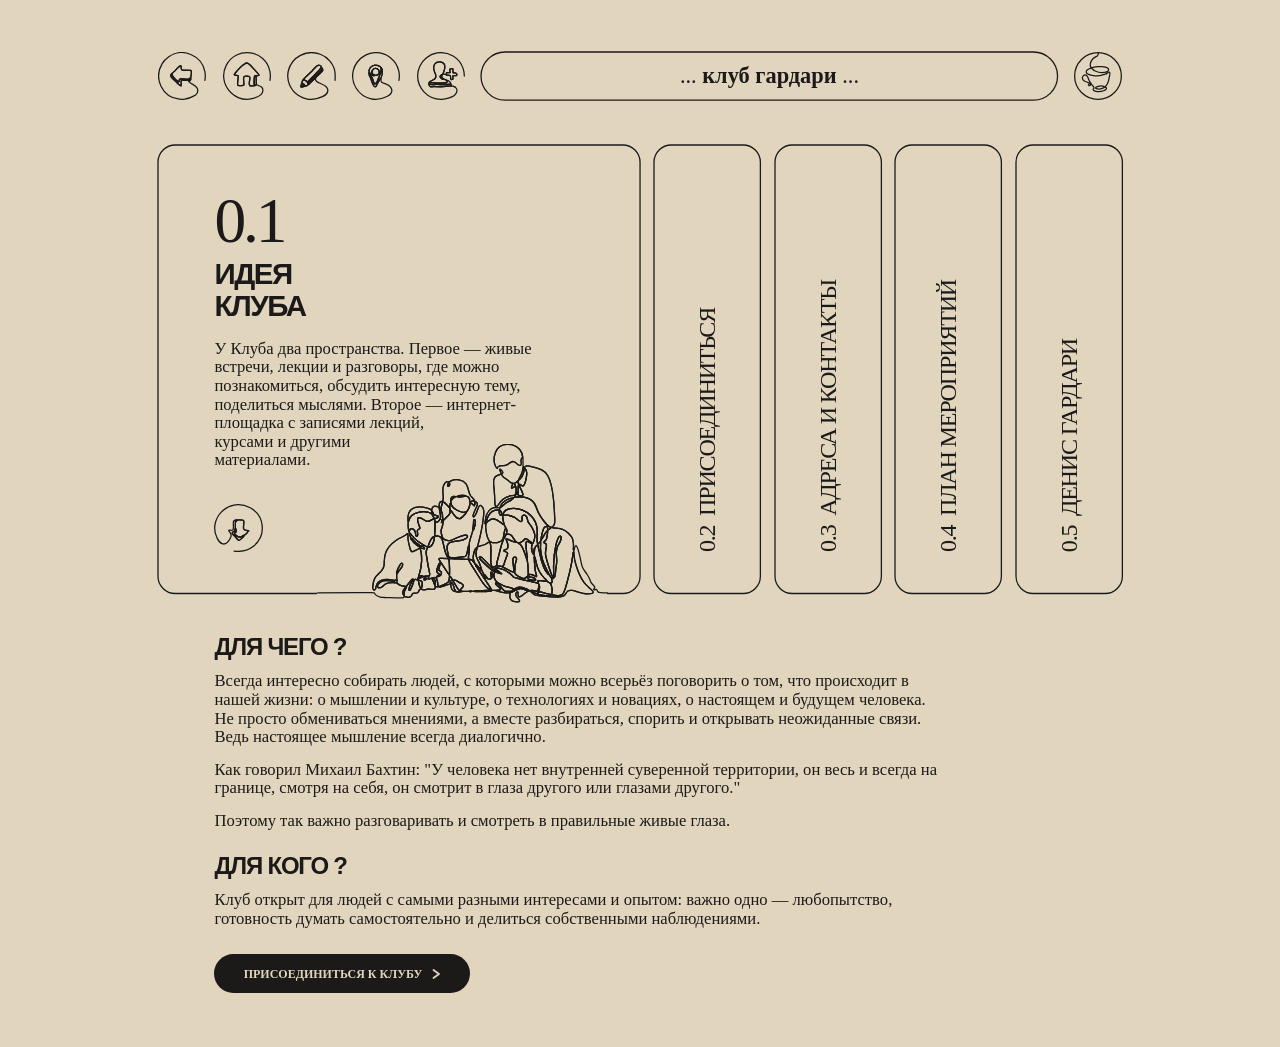
==== site/about/index.html @ 62a296ab "export: публикуем временный просмотр сайта Клуба Гардари" ====
<!doctype html>
<html lang="ru">
<head>
  <meta charset="utf-8">
  <meta name="viewport" content="width=device-width, initial-scale=1">
  <meta name="robots" content="noindex,nofollow">
  <title>О Клубе · Клуб Гардари</title>
  <link rel="stylesheet" href="../assets/base.css?v=20261123-contacts">
  <link rel="stylesheet" href="../assets/cards.css?v=20261123-contacts">
  <script defer src="../assets/shared.js"></script>
  <script defer src="../assets/cards.js?v=20261123-contacts"></script>
</head>
<body data-page="about">
  <main class="shell inner-page">
    <header data-inner-header></header>
    <section data-deck="about" aria-label="О Клубе"></section>
    <template id="idea-detail">
      <h3>ДЛЯ ЧЕГО ?</h3>
      <p>Всегда интересно собирать людей, с которыми можно всерьёз поговорить о том, что происходит в <br>
        нашей жизни: о мышлении и культуре, о технологиях и новациях, о настоящем и будущем человека. <br>
        Не просто обмениваться мнениями, а вместе разбираться, спорить и открывать неожиданные связи. <br>
        Ведь настоящее мышление всегда диалогично.</p>
      <p>Как говорил Михаил Бахтин: "У человека нет внутренней суверенной территории, он весь и всегда на <br>
        границе, смотря на себя, он смотрит в глаза другого или глазами другого."</p>
      <p>Поэтому так важно разговаривать и смотреть в правильные живые глаза.</p>
      <h3>ДЛЯ КОГО ?</h3>
      <p>Клуб открыт для людей с самыми разными интересами и опытом: важно одно — любопытство, <br>
        готовность думать самостоятельно и делиться собственными наблюдениями.</p>
      <a class="pill-action join-action" href="#join"><span class="pill-label">Присоединиться к клубу<span class="pill-mark" aria-hidden="true"></span></span></a>
    </template>
    <template id="join-detail">
      <a href="mailto:club@gardari.art?subject=%D0%92%D0%B0%D1%80%D0%B8%D0%B0%D0%BD%D1%82%D1%8B%20%D1%83%D1%87%D0%B0%D1%81%D1%82%D0%B8%D1%8F%20%D0%B2%20%D0%9A%D0%BB%D1%83%D0%B1%D0%B5">Написать о вариантах участия</a>
    </template>
    <template id="contacts-detail">
      <section class="contact-section" aria-labelledby="club-space-title">
        <h3 id="club-space-title">Пространство клуба</h3>
        <p><strong>Адрес:</strong> Екатеринбург, ул. Азина 22/2, ЖК «Мельница».</p>
        <p><strong>Расположение:</strong> Отдельный вход в двухэтажное помещение <br>
          с обратной стороны центрального входа в ЖК, большая стеклянная дверь. <br>
          Пройти можно как с ул. Свердлова, так и с ул. Азина.</p>
        <a class="pill-action contact-map" href="https://yandex.ru/maps/org/artel_gardari/245282886545/"><span class="pill-label">Яндекс Карты<span class="pill-mark" aria-hidden="true"></span></span></a>
      </section>
      <section class="contact-section" aria-labelledby="club-contacts-title">
        <h3 id="club-contacts-title">Контакты</h3>
        <p><strong>Почта клуба:</strong> <a href="mailto:club@gardari.art">club@gardari.art</a></p>
      </section>
      <section class="contact-section" aria-labelledby="club-resources-title">
        <h3 id="club-resources-title">Наши ресурсы</h3>
        <dl class="club-resources">
          <div>
            <dt>Арт галерея</dt>
            <dd><a class="pill-action" href="https://gallery.gardari.art/"><span class="pill-label">gallery.gardari.art<span class="pill-mark" aria-hidden="true"></span></span></a></dd>
          </div>
          <div>
            <dt>Блог Гардари</dt>
            <dd><a class="pill-action" href="https://blog.gardari.art/"><span class="pill-label">blog.gardari.art<span class="pill-mark" aria-hidden="true"></span></span></a></dd>
          </div>
          <div>
            <dt>Концепт бюро</dt>
            <dd><a class="pill-action" href="https://kb.gardari.art/"><span class="pill-label">kb.gardari.art<span class="pill-mark" aria-hidden="true"></span></span></a></dd>
          </div>
          <div>
            <dt>Платформа инструментов</dt>
            <dd><a class="pill-action" href="https://platforma.gardari.art/"><span class="pill-label">platforma.gardari.art<span class="pill-mark" aria-hidden="true"></span></span></a></dd>
          </div>
          <div>
            <dt>Дизайн студия</dt>
            <dd><button class="pill-action" type="button" disabled><span class="pill-label">Сайт студии<span class="pill-mark" aria-hidden="true"></span></span></button></dd>
          </div>
          <div>
            <dt>Проект Homo cogitans</dt>
            <dd><a class="pill-action" href="https://x0.gardari.art/"><span class="pill-label">x0.gardari.art<span class="pill-mark" aria-hidden="true"></span></span></a></dd>
          </div>
        </dl>
      </section>
    </template>
    <template id="denis-detail">
      <div class="denis-bio">
        <figure class="denis-portrait">
          <img src="../assets/art/denis-portrait.png" width="1159" height="1357" alt="Портрет Дениса Гардари">
        </figure>
        <div class="denis-copy">
          <p>Я занимаюсь теорией мышления, культурной антропологией, <br>
            семиотикой и методологией проектной деятельности; а также создаю <br>
            живописные работы, пишу книги и эссе, читаю лекции, разрабатываю <br>
            концепции и проекты.</p>
          <p>На первый взгляд, занятия довольно разные. Но меня всегда <br>
            интересовало то, что происходит на их пересечении: между мифологией <br>
            и наукой, историей и современностью, личным и глобальным.</p>
          <p>Иногда мысль требует образа, иногда образ приводит к исследованию, <br>
            а иногда всё это превращается в реальный проект или инструмент. <br>
            Так что я стараюсь не просто размышлять о происходящих переменах, <br>
            но и участвовать в них — создавать новые способы мыслить, творить и <br>
            воплощать задуманное.</p>
        </div>
      </div>
    </template>
  </main>
</body>
</html>
---- site/assets/base.css ----
@font-face {
  font-family: "Club Mono";
  src: url("fonts/JetBrainsMono-latin-400-500.woff2") format("woff2");
  font-weight: 400 500;
  font-display: swap;
}
:root {
  color-scheme: light;
  --paper: #e1d5be;
  --ink: #1b1a19;
  /* 0.7 pt at 400 dpi, scaled from the 2902.365 px Affinity field. */
  --line: max(.7px, calc(100cqw * 3.8888889 / 2902.365));
  --panel-radius: calc(100cqw * 52 / 2902.365);
  --serif: "American Typewriter", "AmericanTypewriter", Georgia, serif;
  --sans: "Arial Black", "Arial-Black", Arial, sans-serif;
  --mono: "Club Mono", "JetBrains Mono", monospace;
}
* { box-sizing: border-box }
html { background: var(--paper); text-size-adjust: 100%; -webkit-text-size-adjust: 100% }
body { margin: 0; color: var(--ink); font-family: var(--serif); }
h1, h2, h3, p { margin: 0 }
a { color: inherit }
button { color: inherit; font: inherit; cursor: pointer }
img { display: block; max-width: 100% }
:focus-visible { outline: 2px solid currentColor; outline-offset: 3px; }
[hidden] { display: none !important }
.shell {
  --field-width: min(964.1025px, calc(100% - 48px));
  --nameplate-height: 5cqw;
  width: var(--field-width);
  margin: 0 auto;
  padding-bottom: clamp(30px, 6vh, 70px);
  container-type: inline-size;
}
.home-page {
  /* 4.3% above the icon row, plus half of the 5%-wide icons. */
  padding-top: calc(var(--field-width) * .068);
}
.inner-page { padding-top: clamp(28px, 5.8vh, 68px) }

.hero {
  position: relative;
  aspect-ratio: 2902.365 / 1126.082;
  border-radius: var(--panel-radius);
}
.stroke-outline {
  position: absolute; inset: 0; width: 100%; height: 100%;
  overflow: visible; pointer-events: none;
  fill: none; stroke: var(--ink); stroke-width: var(--line);
}
.stroke-outline rect { rx: var(--panel-radius) }
.hero-outline--mobile { display: none }
.hero-nav, .hero-brand {
  position: absolute;
  display: flex;
  align-items: center;
  background: var(--paper);
  top: 0;
  transform: translateY(-50%);
}
.hero-nav { left: 9.34%; gap: 1.72cqw }
.icon-link { display: block; text-decoration: none; border-radius: 50%; flex-shrink: 0; }
.icon-link img, .club-cup { width: 5cqw; height: 5cqw }
.icon-link img { transition: transform .16s ease }
@media (hover:hover) { .icon-link:hover img { transform: translateY(-2px) } }
.hero-brand { left: 47.5%; right: 9.25%; gap: 1.72cqw; background: transparent }
.hero-brand .club-cup { background: var(--paper); border-radius: 50%; width: 5.08cqw; height: 5.08cqw }
.nameplate {
  position: relative;
  display: block;
  align-content: center;
  text-align: center;
  flex: 1; min-width: 0;
  min-height: var(--nameplate-height);
  margin: 0;
  padding: 0 1em;
  background: var(--paper);
  border-radius: 100vmax;
  font: 400 2.32cqw/1.08 var(--serif);
}
.nameplate .stroke-outline rect { rx: calc(var(--nameplate-height) / 2) }
.hero-brand .nameplate { padding-inline: 0 }
.nameplate strong { font-weight: 600 }
[data-event] .nameplate { font-size: clamp(13px, 1.83cqw, 19px); line-height: 1.12; padding-block: .25em }
.hero-copy {
  position: absolute;
  right: 9.1%; top: 20.6%;
  text-align: right;
  font-size: 1.917cqw;
  line-height: 1.2;
}
.hero-copy p + p { margin-top: 1.47cqw }
.hero-scene {
  pointer-events: none;
  position: absolute; z-index: 1;
  width: calc(100% * 1350.353 / 2902.365); left: 7.43%; top: 49.235%;
}
.pill-action {
  --pill-height: 4.05cqw;
  --pill-size: 1.245cqw;
  --pill-gap: .88em;
  width: 26.52cqw; max-width: 100%; min-height: var(--pill-height);
  display: inline-flex; align-items: center; justify-content: center;
  border: 0; border-radius: 100vmax; padding: .4em .8em;
  color: var(--paper); background: var(--ink);
  text-align: center; text-transform: uppercase; text-decoration: none;
  font: 600 var(--pill-size)/1 var(--serif);
}
.pill-label { white-space: nowrap }
.pill-mark {
  display: inline-block;
  width: .8333em; height: 1em;
  margin-inline-start: var(--pill-gap);
  /* The midpoint follows the actual cap height above the label's baseline. */
  vertical-align: -.14em;
  vertical-align: calc((1cap - 1em) / 2);
  background: currentColor;
  mask: url("art/pill-chevron.svg") center / contain no-repeat;
}
.pill-action:focus-visible { outline-color: var(--ink) }
.pill-action:disabled { opacity: .6; cursor: default }
.join-action { display: flex; --pill-gap: .72em }
.hero .join-action { position: absolute; right: 9.23%; top: 75.14% }
.home-page [data-deck] { margin-top: 3.54cqw }
.inner-page [data-deck] { margin-top: 4.58cqw }
[data-inner-header] { display: flex; gap: 1.68cqw; align-items: center; }
.inner-nav { display: flex; align-items: center; gap: 1.71cqw }
@media (max-width: 718px) {
  .shell { --field-width: calc(100% - 28px); --nameplate-height: 40px; --panel-radius: 18px; --line: .7px }
  .home-page { padding-top: 36px }
  .inner-page { padding-top: 24px }
  .hero {
    display: flex; align-items: flex-end; flex-direction: column;
    aspect-ratio: auto;
    margin-top: 22px; padding: 35px 18px 0;
  }
  .hero-nav {
    position: static; order: 1; transform: none; align-self: flex-start;
    width: max-content; gap: clamp(10px,3.25vw,20px); background: transparent;
  }
  .icon-link img, .club-cup, .hero-brand .club-cup { width: 40px; height: 40px }
  .hero-brand { left: 5%; right: 5%; gap: 10px }
  .nameplate { font-size: clamp(17px, 4.5vw, 24px) }
  .hero-copy { position: static; order: 2; font-size: clamp(17px, 3vw, 20px); line-height: 1.23; margin-top: 24px; max-width: 95%; }
  .hero-copy br { display: none }
  .hero-copy p + p { margin-top: .75em }
  .pill-action { width: min(100%, 290px); --pill-height: 40px; --pill-size: 13px }
  .join-action { --pill-gap: .92em }
  .hero .join-action { position: static; order: 3; margin-top: 21px }
  .hero-outline--desktop { display: none }
  .hero-outline--mobile { display: block }
  .hero-scene { position: relative; order: 4; align-self: flex-start; width: 92%; left: 0; top: auto; margin-top: 18px; margin-bottom: -2.3% }
  .hero::after { position: absolute; content: ""; bottom: calc(0px - var(--line)); height: calc(2 * var(--line)); background: var(--paper); left: 18px; width: calc((100% - 36px) * .92); pointer-events: none }
  .home-page [data-deck] { margin-top: 21px }
  .inner-page [data-deck] { margin-top: 28px }
  [data-inner-header] { display: grid; grid-template-columns: 1fr auto; gap: 14px 9px }
  .inner-nav { gap: clamp(9px, 3.5vw, 21px) }
  [data-inner-header] .nameplate { grid-column: 1/-1; grid-row: 2; font-size: clamp(15px,4.15vw,21px) }
  [data-inner-header] .club-cup { grid-row: 1; grid-column: 2 }
}
@media (prefers-reduced-motion: reduce) { .icon-link img { transition: none } }
---- site/assets/cards.css ----
/* All desktop dimensions refer to the 2902-unit inner field of «Клуб Гардари». */
.club-deck {
  --gap: 1.465cqw;
  --open-width: 50cqw;
  --card-height: 46.52cqw;
  --copy-left: 5.56cqw;
  --arrow-size: 5cqw;
  --arrow-left: 5.86cqw;
  --arrow-bottom: 4.23cqw;
  display: flex;
  gap: var(--gap);
  position: relative;
  isolation: isolate;
}

.deck-card {
  position: relative;
  flex: 0 0 calc((100% - var(--open-width) - 4 * var(--gap)) / 4);
  height: var(--card-height);
  min-width: 0;
  border-radius: var(--panel-radius);
  scroll-margin-block-start: 24px;
  transition: flex-basis 400ms cubic-bezier(.22,.68,.24,1);
}
.deck-card.is-open { flex-basis: var(--open-width); z-index: 1; }
/* Frame-relative placement; SVG bounds include two units of stroke padding. */
.deck-card[data-card="meetings"] { --art-left: 28.195%; --art-width: 65.108%; --baseline-drop: 6.120%; --cut-from: 0.212%; --cut-to: 0.212%; }
.deck-card[data-card="lectures"] { --art-left: 28.161%; --art-width: 64.647%; --baseline-drop: 0.450%; --cut-from: 0.213%; --cut-to: 0.213%; }
.deck-card[data-card="evenings"] { --art-left: 40.282%; --art-width: 54.243%; --baseline-drop: 2.820%; --cut-from: 0.254%; --cut-to: 0.254%; }
.deck-card[data-card="archive"] { --art-left: 38.740%; --art-width: 52.457%; --baseline-drop: 0.646%; --cut-from: 0.263%; --cut-to: 0.263%; }
.deck-card[data-card="about"] { --art-left: 47.599%; --art-width: 39.901%; --baseline-drop: 0.731%; --cut-from: 0.346%; --cut-to: 7.781%; }
.deck-card[data-card="idea"] { --art-left: 32.906%; --art-width: 60.413%; --baseline-drop: 6.120%; --cut-from: 0.212%; --cut-to: 0.212%; }
.deck-card[data-card="join"] { --art-left: 52.897%; --art-width: 39.901%; --baseline-drop: 0.731%; --cut-from: 0.346%; --cut-to: 7.781%; }
.deck-card[data-card="contacts"] { --art-left: 52.065%; --art-width: 39.573%; --baseline-drop: 0.889%; --cut-from: 0.349%; --cut-to: 0.349%; }
.deck-card[data-card="events"] { --art-left: 50.521%; --art-width: 39.706%; --baseline-drop: 12.760%; --cut-from: 0.347%; --cut-to: 0.347%; }
.deck-card[data-card="denis"] { --art-left: 57.630%; --art-width: 32.678%; --baseline-drop: 1.013%; --cut-from: 3.828%; --cut-to: 0.422%; }

.deck-select,
.deck-action {
  appearance: none;
  border: 0;
  padding: 0;
  margin: 0;
  color: inherit;
  background: none;
  cursor: pointer;
}
.deck-select {
  position: absolute;
  inset: 0;
  width: 100%;
  height: 100%;
  border-radius: inherit;
}
.deck-select[hidden] { display: none; }
.deck-select span {
  position: absolute;
  left: 50%;
  bottom: var(--arrow-bottom);
  display: block;
  writing-mode: vertical-rl;
  transform: translateX(-50%) rotate(180deg);
  font: 400 2.497cqw/1 var(--serif);
  letter-spacing: -.05em;
  text-transform: uppercase;
  white-space: pre;
}
.deck-content {
  position: absolute;
  left: 0;
  top: 0;
  width: var(--open-width);
  height: 100%;
  display: none;
  pointer-events: none;
}
.is-open .deck-content {
  display: block;
  pointer-events: auto;
}
.deck-artwork {
  position: absolute;
  left: var(--art-left);
  width: var(--art-width);
  bottom: 0;
  height: 0;
  pointer-events: none;
}
.deck-artwork::before {
  content: '';
  position: absolute;
  left: var(--cut-from);
  right: var(--cut-to);
  top: calc(-1.5 * var(--line));
  height: calc(3 * var(--line));
  background: var(--paper);
}
.deck-art {
  position: absolute;
  bottom: 0;
  width: 100%;
  height: auto;
  transform: translateY(var(--baseline-drop));
}
.deck-number, .deck-title, .deck-intro {
  position: absolute;
  left: var(--copy-left);
  margin: 0;
  padding: 0;
  color: var(--ink);
}
.deck-number {
  top: 4.68cqw;
  font: 400 6.577cqw/1 var(--serif);
  letter-spacing: -.05em;
}
.deck-title {
  top: 12.1cqw;
  font: 900 3.063cqw/1.11 var(--sans);
  letter-spacing: -.05em;
  text-transform: uppercase;
  white-space: pre;
}
.deck-intro {
  top: 20.38cqw;
  font: 400 1.723cqw/1.12 var(--serif);
  letter-spacing: 0;
  white-space: nowrap;
}
.deck-intro p + p { margin-top: .45em; }
[data-card="about"] .deck-intro { top: 17.25cqw; }
[data-deck="about"] .club-deck { --copy-left: 5.86cqw; }
[data-deck="about"] .deck-title { top: 11.74cqw; }
[data-deck="about"] .deck-intro { top: 20.25cqw; }
.deck-action {
  position: absolute;
  left: var(--arrow-left);
  bottom: var(--arrow-bottom);
  width: var(--arrow-size);
  height: var(--arrow-size);
  border-radius: 50%;
}
.deck-action-icon { display: block; width: 100%; height: 100%; }
[data-deck="about"] .deck-action {
  inset: 0;
  width: 100%;
  height: 100%;
  border-radius: var(--panel-radius);
}
[data-deck="about"] .deck-action-icon {
  position: absolute;
  left: var(--arrow-left);
  bottom: var(--arrow-bottom);
  width: var(--arrow-size);
  height: var(--arrow-size);
}
.deck-detail {
  margin: 4.25cqw 3.75cqw 0 5.86cqw;
  font: 400 1.723cqw/1.124 var(--serif);
}
.deck-detail h3 {
  margin-block-end: 1.22cqw;
  font: 900 2.488cqw/1.11 var(--sans);
  letter-spacing: -.05em;
}
.deck-detail p + p { margin-top: 1.42cqw; }
.deck-detail p + h3 { margin-top: 2.32cqw; }
.deck-detail .join-action { margin-top: 2.68cqw; }
.contact-section h3 { text-transform: uppercase; }
.contact-section + .contact-section { margin-top: 4.35cqw; }
.contact-map { margin-top: 2.68cqw; }
.club-resources { margin: 0; }
.club-resources dt, .contact-section strong { font-weight: 600; }
.club-resources dd { margin: 1.35cqw 0 0; }
.club-resources > div + div { margin-top: 2.6cqw; }
.deck-detail:has(.denis-bio) { margin: 1.51cqw 0 0; }
.denis-bio {
  display: grid;
  grid-template-columns: 37.52cqw 1fr;
  align-items: start;
}
.denis-portrait {
  position: relative;
  width: 36.37cqw;
  margin: 0 0 0 -4.47cqw;
}
.denis-portrait img { width: 100%; height: auto; transform: scaleX(-1); }
.denis-portrait::after {
  position: absolute;
  top: 50.90%;
  left: 9.42%;
  width: 19.13%;
  height: 22.39%;
  background: var(--paper);
  content: '';
}
.denis-copy { width: 64.2cqw; padding-top: 7.95cqw; }

@media (max-width: 718px) {
  .club-deck {
    --gap: 8px;
    --open-width: calc(100cqw - 56px);
    --card-height: max(390px, calc(var(--open-width) * .931));
    --copy-left: clamp(18px, 5cqw, 35px);
    --arrow-left: var(--copy-left);
    --arrow-bottom: 27px;
    --arrow-size: 44px;
    overflow-x: auto;
    overscroll-behavior-inline: contain;
    padding: 2px var(--line) 12px;
    scrollbar-width: thin;
    scrollbar-color: var(--ink) transparent;
  }
  [data-deck="about"] .club-deck { --copy-left: clamp(18px, 5cqw, 35px); }
  .deck-card, .deck-card.is-open { flex: none; width: 46px; transition: none; }
  .deck-card.is-open { width: var(--open-width); }
  .deck-content { width: 100%; }
  .deck-intro br { display: none; }
  .deck-select span { font-size: clamp(15px, 3.35cqw, 19px); }
  .deck-number { top: 18px; font-size: clamp(48px, 10.8cqw, 68px); }
  .deck-title, [data-deck="about"] .deck-title {
    top: clamp(80px, 16.5cqw, 102px);
    font-size: clamp(22px, 5.35cqw, 32px);
    line-height: 1.02;
  }
  .deck-intro, [data-deck="about"] .deck-intro, [data-card="about"] .deck-intro {
    top: clamp(138px, 29cqw, 178px);
    right: var(--copy-left);
    font-size: clamp(14px, 3.4cqw, 17px);
    line-height: 1.18;
    white-space: normal;
    text-wrap: pretty;
  }
  [data-deck="about"] .deck-card:is([data-card="idea"], [data-card="join"]) { height: max(var(--card-height), 445px); }
  [data-deck="about"] .club-deck { --card-height: max(445px, calc(var(--open-width) * .931)); }
  [data-card="idea"] .deck-artwork { --art-width: 53%; --art-left: 41%; }
  .deck-card:focus-within { outline-offset: -3px; }
  .deck-select:focus-visible, .deck-action:focus-visible { outline-offset: -3px; }
  .deck-detail { margin: 20px var(--copy-left, 6cqw) 0; font-size: 16px; line-height: 1.32; }
  .deck-detail br { display: none; }
  .deck-detail h3 { font-size: 22px; margin-block-end: 12px; }
  .deck-detail p + p { margin-top: 12px; }
  .deck-detail p + h3 { margin-top: 20px; }
  .deck-detail .join-action { margin-top: 20px; }
  .contact-section + .contact-section { margin-top: 30px; }
  .contact-map { margin-top: 20px; }
  .club-resources dd { margin-top: 12px; }
  .club-resources > div + div { margin-top: 22px; }
  .deck-detail:has(.denis-bio) { margin: 20px 6cqw 0; }
  .denis-bio { grid-template-columns: 1fr; }
  .denis-portrait { width: min(100%, 320px); margin: 0 auto; }
  .denis-copy { width: auto; padding: 0; }
}
@media (prefers-reduced-motion: reduce) {
  .deck-card { transition: none; }
}
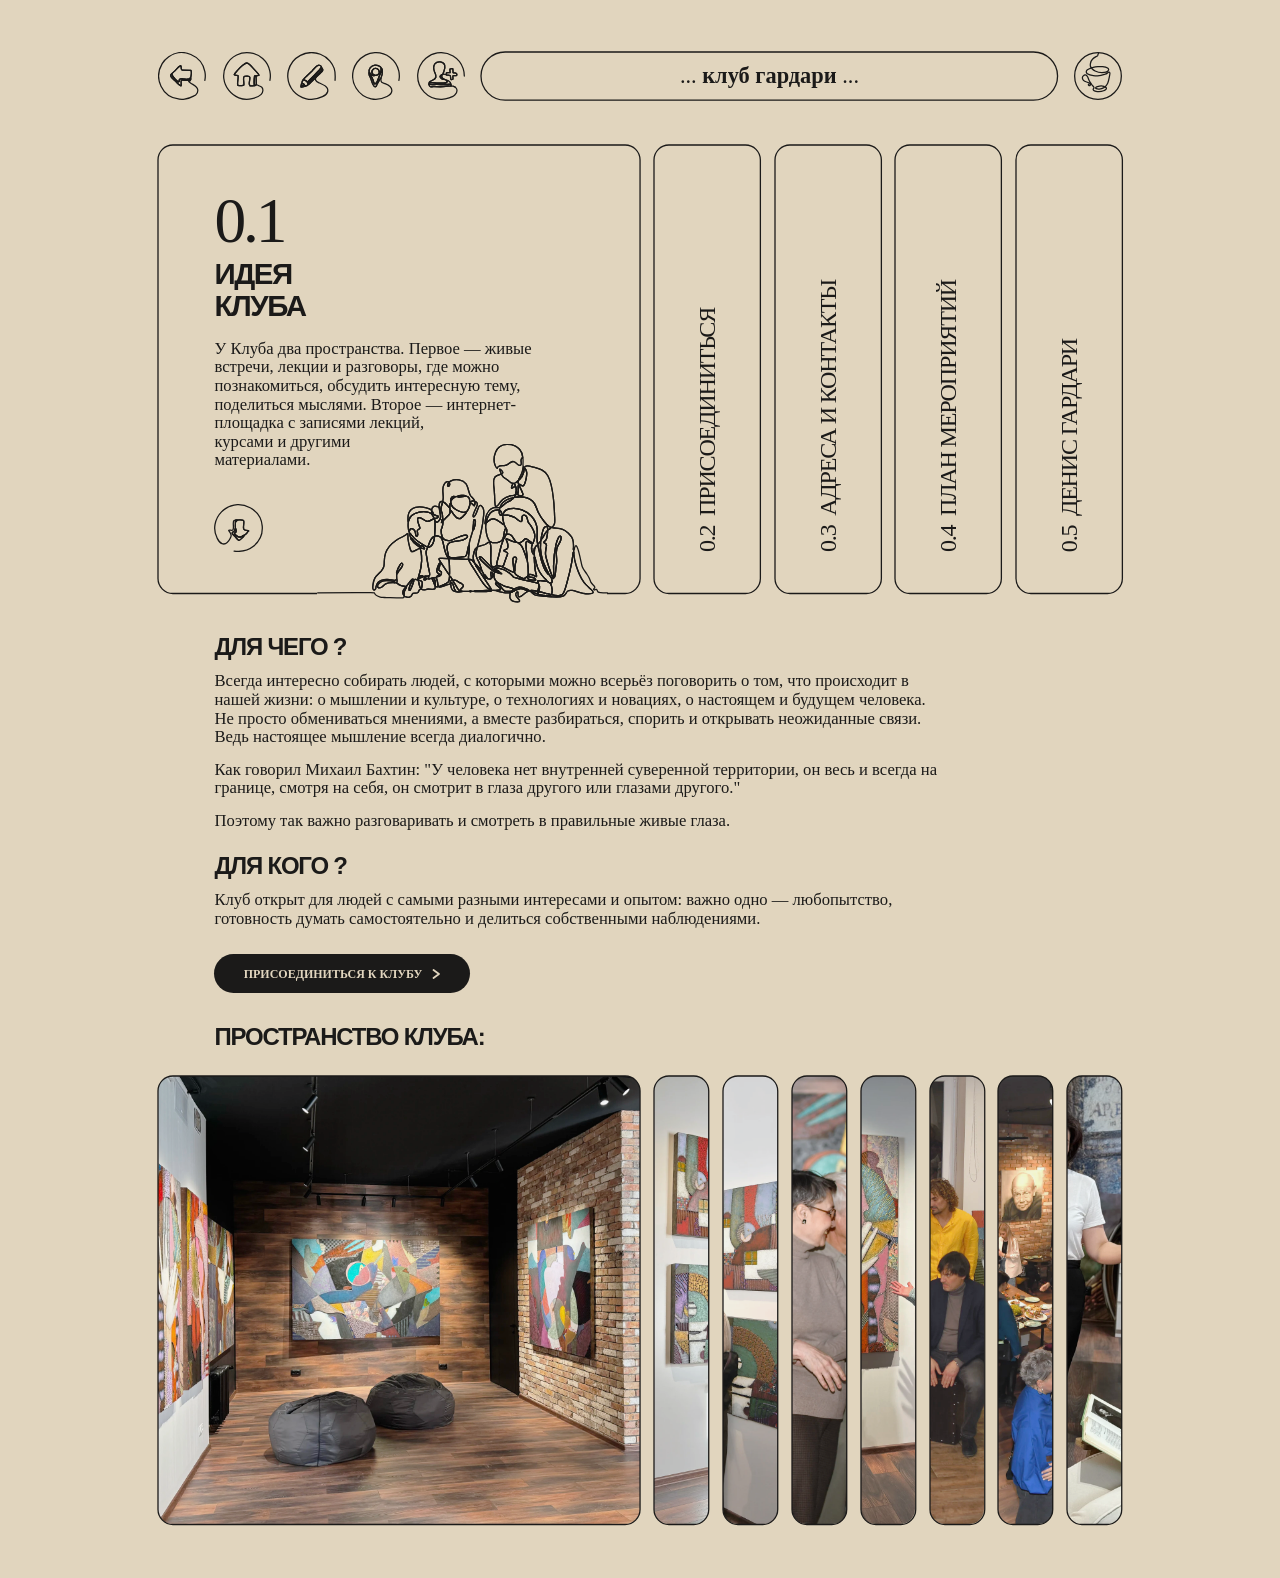
==== commit f282ab7d: "export: обновляем временный показ Клуба с фотослайдером" ====
--- a/site/about/index.html
+++ b/site/about/index.html
@@ -5,10 +5,10 @@
   <meta name="viewport" content="width=device-width, initial-scale=1">
   <meta name="robots" content="noindex,nofollow">
   <title>О Клубе · Клуб Гардари</title>
-  <link rel="stylesheet" href="../assets/base.css?v=20261123-contacts">
-  <link rel="stylesheet" href="../assets/cards.css?v=20261123-contacts">
+  <link rel="stylesheet" href="../assets/base.css?v=20261123-space">
+  <link rel="stylesheet" href="../assets/cards.css?v=20261123-space">
   <script defer src="../assets/shared.js"></script>
-  <script defer src="../assets/cards.js?v=20261123-contacts"></script>
+  <script defer src="../assets/cards.js?v=20261123-space"></script>
 </head>
 <body data-page="about">
   <main class="shell inner-page">
@@ -27,6 +27,43 @@
       <p>Клуб открыт для людей с самыми разными интересами и опытом: важно одно — любопытство, <br>
         готовность думать самостоятельно и делиться собственными наблюдениями.</p>
       <a class="pill-action join-action" href="#join"><span class="pill-label">Присоединиться к клубу<span class="pill-mark" aria-hidden="true"></span></span></a>
+      <section class="club-space" id="club-space" aria-labelledby="club-space-gallery-title">
+        <h3 id="club-space-gallery-title">ПРОСТРАНСТВО КЛУБА:</h3>
+        <div class="club-deck space-track" role="group" aria-label="Фотографии пространства Клуба">
+          <button type="button" class="deck-card space-photo is-open" aria-pressed="true">
+            <img src="../assets/club-space/space-01.webp" width="1440" height="1440" loading="lazy" decoding="async" alt="Зал Клуба с картинами и мягкими креслами"
+                 style="--photo-focus: 50% 62%" data-tone=".012 .164 .315 .446 .559 .666 .773 .875 .976" data-balance="1 .995 1.015" data-saturation=".98">
+          </button>
+          <button type="button" class="deck-card space-photo" aria-pressed="false">
+            <img src="../assets/club-space/space-02.webp" width="1440" height="1440" loading="lazy" decoding="async" alt="Картины на светлой стене между залом и рабочей зоной"
+                 style="--photo-focus: 58% 51%" data-tone=".012 .152 .288 .417 .524 .628 .740 .848 .946" data-balance="1 1 1.012" data-saturation=".98">
+          </button>
+          <button type="button" class="deck-card space-photo" aria-pressed="false">
+            <img src="../assets/club-space/space-03.webp" width="1440" height="1384" loading="lazy" decoding="async" alt="Гости собрались на встречу среди картин"
+                 style="--photo-focus: 59% 56%" data-tone=".012 .158 .310 .430 .541 .646 .755 .853 .952" data-balance=".994 1 1.019" data-saturation=".96">
+          </button>
+          <button type="button" class="deck-card space-photo" aria-pressed="false">
+            <img src="../assets/club-space/space-04.webp" width="1440" height="1440" loading="lazy" decoding="async" alt="Гости разговаривают на фоне большой картины"
+                 style="--photo-focus: 53% 40%" data-tone=".008 .149 .313 .452 .565 .674 .778 .879 .981" data-balance=".983 1 1.018" data-saturation=".94">
+          </button>
+          <button type="button" class="deck-card space-photo" aria-pressed="false">
+            <img src="../assets/club-space/space-05.webp" width="1440" height="1440" loading="lazy" decoding="async" alt="Разговор у стены с тремя картинами"
+                 style="--photo-focus: 67% 27%" data-tone=".016 .127 .244 .342 .447 .555 .677 .807 .959" data-balance=".998 1 1.006" data-saturation=".97">
+          </button>
+          <button type="button" class="deck-card space-photo" aria-pressed="false">
+            <img src="../assets/club-space/space-06.webp" width="1440" height="1440" loading="lazy" decoding="async" alt="Музыкальный вечер в Клубе"
+                 style="--photo-focus: 51% 62%" data-tone=".007 .137 .311 .442 .569 .679 .784 .882 .974" data-balance=".982 1 1.022" data-saturation=".94">
+          </button>
+          <button type="button" class="deck-card space-photo" aria-pressed="false">
+            <img src="../assets/club-space/space-07.webp" width="1440" height="1440" loading="lazy" decoding="async" alt="Гости вечерней встречи за столом"
+                 style="--photo-focus: 61% 58%" data-tone=".009 .154 .332 .452 .564 .662 .757 .857 .964" data-balance=".988 1 1.011" data-saturation=".95">
+          </button>
+          <button type="button" class="deck-card space-photo" aria-pressed="false">
+            <img src="../assets/club-space/space-08.webp" width="1440" height="1440" loading="lazy" decoding="async" alt="Гости встречи у книжной полки"
+                 style="--photo-focus: 53% 10%" data-tone=".013 .150 .298 .421 .540 .650 .757 .864 .973" data-balance=".996 1 1.01" data-saturation=".97">
+          </button>
+        </div>
+      </section>
     </template>
     <template id="join-detail">
       <a href="mailto:club@gardari.art?subject=%D0%92%D0%B0%D1%80%D0%B8%D0%B0%D0%BD%D1%82%D1%8B%20%D1%83%D1%87%D0%B0%D1%81%D1%82%D0%B8%D1%8F%20%D0%B2%20%D0%9A%D0%BB%D1%83%D0%B1%D0%B5">Написать о вариантах участия</a>
--- a/site/assets/base.css
+++ b/site/assets/base.css
@@ -10,7 +10,7 @@
   --ink: #1b1a19;
   /* 0.7 pt at 400 dpi, scaled from the 2902.365 px Affinity field. */
   --line: max(.7px, calc(100cqw * 3.8888889 / 2902.365));
-  --panel-radius: calc(100cqw * 52 / 2902.365);
+  --panel-radius: calc(100cqw * 44.907 / 2902.365);
   --serif: "American Typewriter", "AmericanTypewriter", Georgia, serif;
   --sans: "Arial Black", "Arial-Black", Arial, sans-serif;
   --mono: "Club Mono", "JetBrains Mono", monospace;
@@ -40,7 +40,7 @@
 
 .hero {
   position: relative;
-  aspect-ratio: 2902.365 / 1126.082;
+  aspect-ratio: 2902.365 / 977.082;
   border-radius: var(--panel-radius);
 }
 .stroke-outline {
@@ -84,16 +84,16 @@
 [data-event] .nameplate { font-size: clamp(13px, 1.83cqw, 19px); line-height: 1.12; padding-block: .25em }
 .hero-copy {
   position: absolute;
-  right: 9.1%; top: 20.6%;
+  right: 9.137%; top: 18.203%;
   text-align: right;
   font-size: 1.917cqw;
   line-height: 1.2;
 }
-.hero-copy p + p { margin-top: 1.47cqw }
+.hero-copy p + p { margin-top: 2.758cqw }
 .hero-scene {
   pointer-events: none;
   position: absolute; z-index: 1;
-  width: calc(100% * 1350.353 / 2902.365); left: 7.43%; top: 49.235%;
+  width: calc(100% * 1350.353 / 2902.365); left: 7.4299%; bottom: -1.1637cqw;
 }
 .pill-action {
   --pill-height: 4.05cqw;
@@ -120,7 +120,7 @@
 .pill-action:focus-visible { outline-color: var(--ink) }
 .pill-action:disabled { opacity: .6; cursor: default }
 .join-action { display: flex; --pill-gap: .72em }
-.hero .join-action { position: absolute; right: 9.23%; top: 75.14% }
+.hero .join-action { position: absolute; right: 9.2596%; top: 71.3547% }
 .home-page [data-deck] { margin-top: 3.54cqw }
 .inner-page [data-deck] { margin-top: 4.58cqw }
 [data-inner-header] { display: flex; gap: 1.68cqw; align-items: center; }
@@ -149,7 +149,7 @@
   .hero .join-action { position: static; order: 3; margin-top: 21px }
   .hero-outline--desktop { display: none }
   .hero-outline--mobile { display: block }
-  .hero-scene { position: relative; order: 4; align-self: flex-start; width: 92%; left: 0; top: auto; margin-top: 18px; margin-bottom: -2.3% }
+  .hero-scene { position: relative; order: 4; align-self: flex-start; width: 92%; left: 0; bottom: auto; margin-top: 18px; margin-bottom: -2.3% }
   .hero::after { position: absolute; content: ""; bottom: calc(0px - var(--line)); height: calc(2 * var(--line)); background: var(--paper); left: 18px; width: calc((100% - 36px) * .92); pointer-events: none }
   .home-page [data-deck] { margin-top: 21px }
   .inner-page [data-deck] { margin-top: 28px }
--- a/site/assets/cards.css
+++ b/site/assets/cards.css
@@ -2,6 +2,7 @@
 .club-deck {
   --gap: 1.465cqw;
   --open-width: 50cqw;
+  --closed-cards: 4;
   --card-height: 46.52cqw;
   --copy-left: 5.56cqw;
   --arrow-size: 5cqw;
@@ -15,7 +16,7 @@
 
 .deck-card {
   position: relative;
-  flex: 0 0 calc((100% - var(--open-width) - 4 * var(--gap)) / 4);
+  flex: 0 0 calc((100% - var(--open-width) - var(--closed-cards) * var(--gap)) / var(--closed-cards));
   height: var(--card-height);
   min-width: 0;
   border-radius: var(--panel-radius);
@@ -69,7 +70,7 @@
   position: absolute;
   left: 0;
   top: 0;
-  width: var(--open-width);
+  width: 100%;
   height: 100%;
   display: none;
   pointer-events: none;
@@ -129,33 +130,28 @@
 }
 .deck-intro p + p { margin-top: .45em; }
 [data-card="about"] .deck-intro { top: 17.25cqw; }
-[data-deck="about"] .club-deck { --copy-left: 5.86cqw; }
+[data-deck="about"] > .club-deck { --copy-left: 5.86cqw; }
 [data-deck="about"] .deck-title { top: 11.74cqw; }
 [data-deck="about"] .deck-intro { top: 20.25cqw; }
 .deck-action {
+  position: absolute;
+  inset: 0;
+  width: 100%;
+  height: 100%;
+  border-radius: var(--panel-radius);
+}
+.deck-action-icon {
+  display: block;
   position: absolute;
   left: var(--arrow-left);
   bottom: var(--arrow-bottom);
   width: var(--arrow-size);
   height: var(--arrow-size);
-  border-radius: 50%;
-}
-.deck-action-icon { display: block; width: 100%; height: 100%; }
-[data-deck="about"] .deck-action {
-  inset: 0;
-  width: 100%;
-  height: 100%;
-  border-radius: var(--panel-radius);
-}
-[data-deck="about"] .deck-action-icon {
-  position: absolute;
-  left: var(--arrow-left);
-  bottom: var(--arrow-bottom);
-  width: var(--arrow-size);
-  height: var(--arrow-size);
 }
 .deck-detail {
-  margin: 4.25cqw 3.75cqw 0 5.86cqw;
+  --detail-start: 5.86cqw;
+  --detail-end: 3.75cqw;
+  margin: 4.25cqw var(--detail-end) 0 var(--detail-start);
   font: 400 1.723cqw/1.124 var(--serif);
 }
 .deck-detail h3 {
@@ -166,6 +162,22 @@
 .deck-detail p + p { margin-top: 1.42cqw; }
 .deck-detail p + h3 { margin-top: 2.32cqw; }
 .deck-detail .join-action { margin-top: 2.68cqw; }
+.club-space { margin-top: 3.15cqw; scroll-margin-block-start: 24px; }
+.club-space h3 { margin-block-end: 2.65cqw; }
+.space-track {
+  margin-inline-start: calc(0px - var(--detail-start));
+  margin-inline-end: calc(0px - var(--detail-end));
+}
+.space-photo { border: 0; padding: 0; background: var(--paper); }
+.space-photo img {
+  width: 100%;
+  height: 100%;
+  object-fit: cover;
+  object-position: var(--photo-focus, center);
+  border-radius: inherit;
+}
+.space-photo .stroke-outline { z-index: 1; }
+.space-tones { position: absolute; }
 .contact-section h3 { text-transform: uppercase; }
 .contact-section + .contact-section { margin-top: 4.35cqw; }
 .contact-map { margin-top: 2.68cqw; }
@@ -211,10 +223,9 @@
     scrollbar-width: thin;
     scrollbar-color: var(--ink) transparent;
   }
-  [data-deck="about"] .club-deck { --copy-left: clamp(18px, 5cqw, 35px); }
+  [data-deck="about"] > .club-deck { --copy-left: clamp(18px, 5cqw, 35px); }
   .deck-card, .deck-card.is-open { flex: none; width: 46px; transition: none; }
   .deck-card.is-open { width: var(--open-width); }
-  .deck-content { width: 100%; }
   .deck-intro br { display: none; }
   .deck-select span { font-size: clamp(15px, 3.35cqw, 19px); }
   .deck-number { top: 18px; font-size: clamp(48px, 10.8cqw, 68px); }
@@ -232,16 +243,20 @@
     text-wrap: pretty;
   }
   [data-deck="about"] .deck-card:is([data-card="idea"], [data-card="join"]) { height: max(var(--card-height), 445px); }
-  [data-deck="about"] .club-deck { --card-height: max(445px, calc(var(--open-width) * .931)); }
+  [data-deck="about"] > .club-deck { --card-height: max(445px, calc(var(--open-width) * .931)); }
   [data-card="idea"] .deck-artwork { --art-width: 53%; --art-left: 41%; }
   .deck-card:focus-within { outline-offset: -3px; }
   .deck-select:focus-visible, .deck-action:focus-visible { outline-offset: -3px; }
-  .deck-detail { margin: 20px var(--copy-left, 6cqw) 0; font-size: 16px; line-height: 1.32; }
+  .deck-detail { --detail-start: 6cqw; --detail-end: 6cqw; margin: 20px var(--detail-end) 0 var(--detail-start); font-size: 16px; line-height: 1.32; }
   .deck-detail br { display: none; }
   .deck-detail h3 { font-size: 22px; margin-block-end: 12px; }
   .deck-detail p + p { margin-top: 12px; }
   .deck-detail p + h3 { margin-top: 20px; }
   .deck-detail .join-action { margin-top: 20px; }
+  .club-space { margin-top: 26px; }
+  .club-space h3 { margin-block-end: 18px; }
+  .space-track { --card-height: calc(var(--open-width) * .931); }
+  .space-photo:focus-visible { outline-offset: -4px; }
   .contact-section + .contact-section { margin-top: 30px; }
   .contact-map { margin-top: 20px; }
   .club-resources dd { margin-top: 12px; }
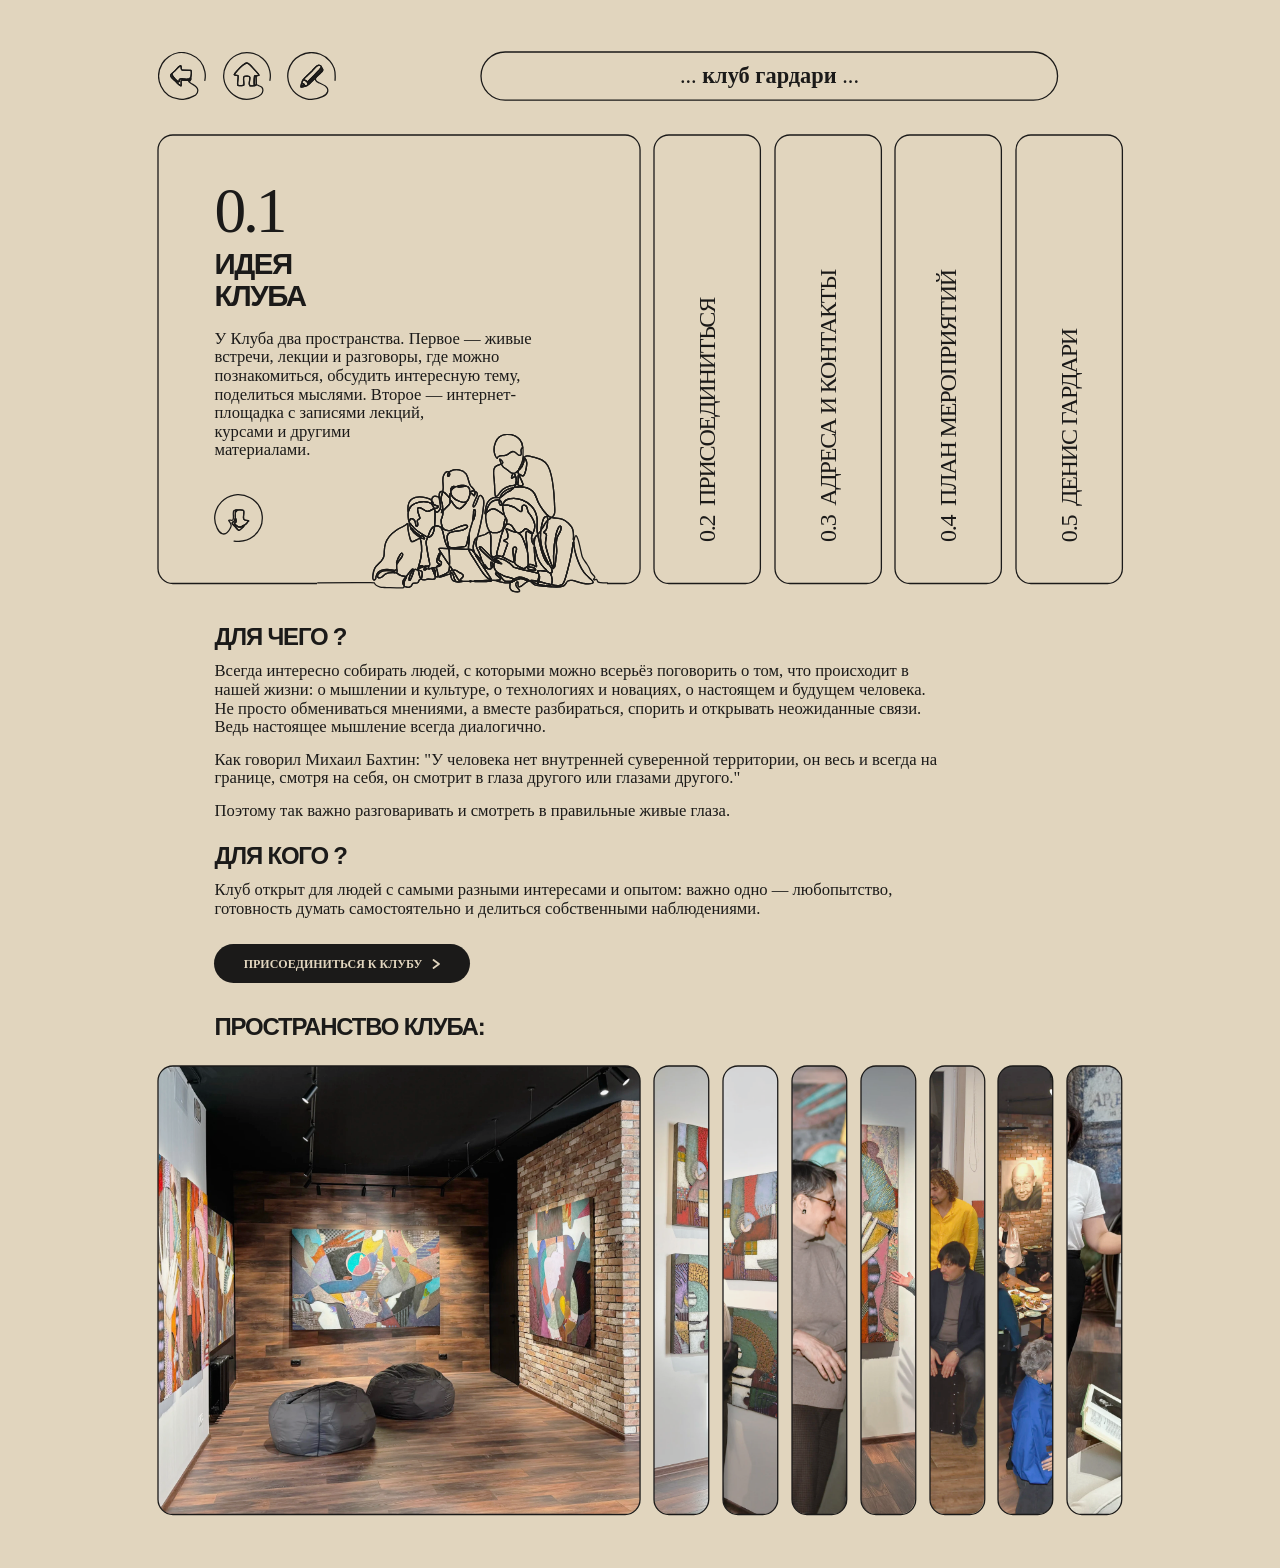
==== commit 90b96020: "export: выравниваем отступы во временном показе Клуба" ====
--- a/site/about/index.html
+++ b/site/about/index.html
@@ -5,7 +5,7 @@
   <meta name="viewport" content="width=device-width, initial-scale=1">
   <meta name="robots" content="noindex,nofollow">
   <title>О Клубе · Клуб Гардари</title>
-  <link rel="stylesheet" href="../assets/base.css?v=20261123-space">
+  <link rel="stylesheet" href="../assets/base.css?v=20261123-space-gap">
   <link rel="stylesheet" href="../assets/cards.css?v=20261123-space">
   <script defer src="../assets/shared.js"></script>
   <script defer src="../assets/cards.js?v=20261123-space"></script>
--- a/site/assets/base.css
+++ b/site/assets/base.css
@@ -27,6 +27,7 @@
 .shell {
   --field-width: min(964.1025px, calc(100% - 48px));
   --nameplate-height: 5cqw;
+  --deck-spacing: 3.54cqw;
   width: var(--field-width);
   margin: 0 auto;
   padding-bottom: clamp(30px, 6vh, 70px);
@@ -121,12 +122,11 @@
 .pill-action:disabled { opacity: .6; cursor: default }
 .join-action { display: flex; --pill-gap: .72em }
 .hero .join-action { position: absolute; right: 9.2596%; top: 71.3547% }
-.home-page [data-deck] { margin-top: 3.54cqw }
-.inner-page [data-deck] { margin-top: 4.58cqw }
+.shell > [data-deck] { margin-top: var(--deck-spacing) }
 [data-inner-header] { display: flex; gap: 1.68cqw; align-items: center; }
 .inner-nav { display: flex; align-items: center; gap: 1.71cqw }
 @media (max-width: 718px) {
-  .shell { --field-width: calc(100% - 28px); --nameplate-height: 40px; --panel-radius: 18px; --line: .7px }
+  .shell { --field-width: calc(100% - 28px); --nameplate-height: 40px; --deck-spacing: 21px; --panel-radius: 18px; --line: .7px }
   .home-page { padding-top: 36px }
   .inner-page { padding-top: 24px }
   .hero {
@@ -151,8 +151,6 @@
   .hero-outline--mobile { display: block }
   .hero-scene { position: relative; order: 4; align-self: flex-start; width: 92%; left: 0; bottom: auto; margin-top: 18px; margin-bottom: -2.3% }
   .hero::after { position: absolute; content: ""; bottom: calc(0px - var(--line)); height: calc(2 * var(--line)); background: var(--paper); left: 18px; width: calc((100% - 36px) * .92); pointer-events: none }
-  .home-page [data-deck] { margin-top: 21px }
-  .inner-page [data-deck] { margin-top: 28px }
   [data-inner-header] { display: grid; grid-template-columns: 1fr auto; gap: 14px 9px }
   .inner-nav { gap: clamp(9px, 3.5vw, 21px) }
   [data-inner-header] .nameplate { grid-column: 1/-1; grid-row: 2; font-size: clamp(15px,4.15vw,21px) }
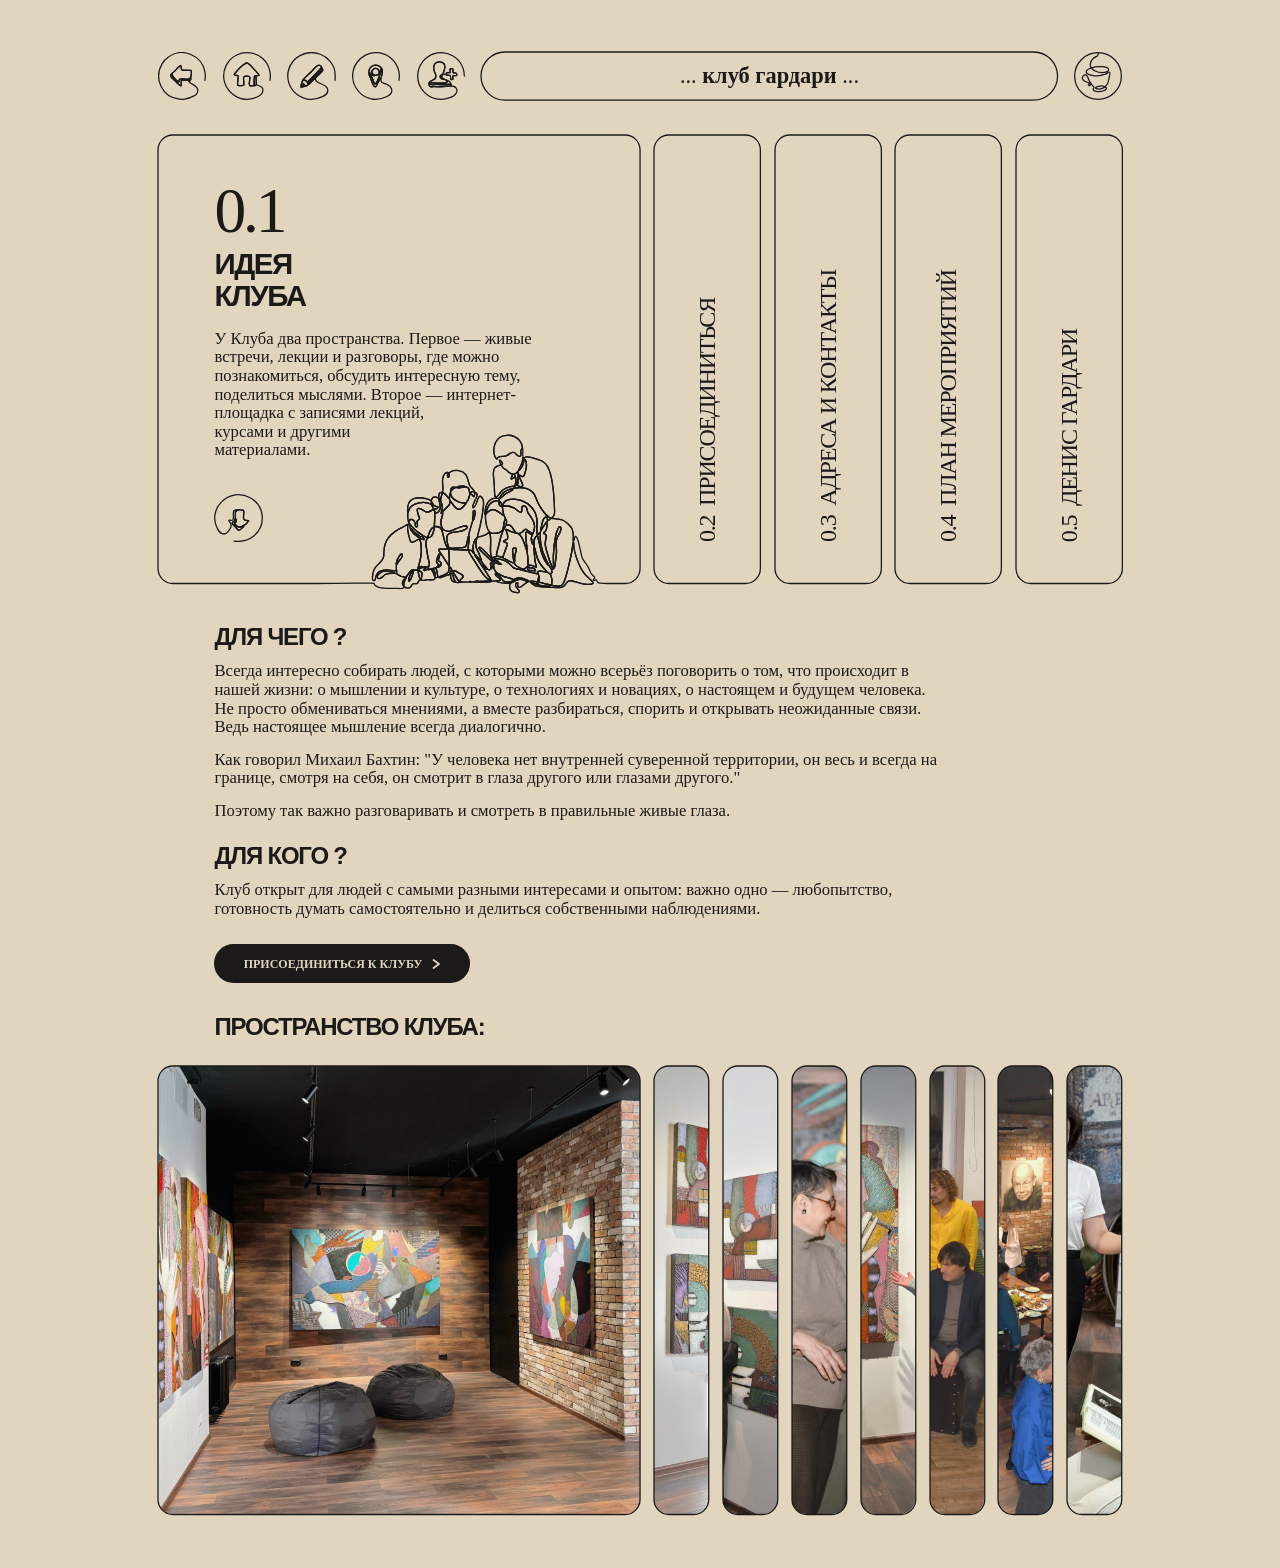
==== commit a8ca2a71: "export: обновляем временный сайт с едиными контурами рамок" ====
--- a/site/about/index.html
+++ b/site/about/index.html
@@ -5,10 +5,11 @@
   <meta name="viewport" content="width=device-width, initial-scale=1">
   <meta name="robots" content="noindex,nofollow">
   <title>О Клубе · Клуб Гардари</title>
-  <link rel="stylesheet" href="../assets/base.css?v=20261123-space-gap">
-  <link rel="stylesheet" href="../assets/cards.css?v=20261123-space">
+  <link rel="stylesheet" href="../assets/base.css?v=20261123-frame-joins">
+  <link rel="stylesheet" href="../assets/cards.css?v=20261123-frame-joins">
   <script defer src="../assets/shared.js"></script>
-  <script defer src="../assets/cards.js?v=20261123-space"></script>
+  <script defer src="../assets/illustrated-frames.js?v=20261123-frame-joins"></script>
+  <script defer src="../assets/cards.js?v=20261123-frame-joins"></script>
 </head>
 <body data-page="about">
   <main class="shell inner-page">
--- a/site/assets/base.css
+++ b/site/assets/base.css
@@ -51,6 +51,10 @@
 }
 .stroke-outline rect { rx: var(--panel-radius) }
 .hero-outline--mobile { display: none }
+.hero.has-joined-frame .hero-scene { visibility: hidden; }
+.hero-outline--mobile.frame-joined rect { visibility: hidden; }
+.hero:has(.hero-scene.is-tracing) .joined-figure { visibility: hidden; }
+
 .hero-nav, .hero-brand {
   position: absolute;
   display: flex;
@@ -150,7 +154,7 @@
   .hero-outline--desktop { display: none }
   .hero-outline--mobile { display: block }
   .hero-scene { position: relative; order: 4; align-self: flex-start; width: 92%; left: 0; bottom: auto; margin-top: 18px; margin-bottom: -2.3% }
-  .hero::after { position: absolute; content: ""; bottom: calc(0px - var(--line)); height: calc(2 * var(--line)); background: var(--paper); left: 18px; width: calc((100% - 36px) * .92); pointer-events: none }
+  .hero:not(.has-joined-frame)::after { position: absolute; content: ""; bottom: calc(0px - var(--line)); height: calc(2 * var(--line)); background: var(--paper); left: 18px; width: calc((100% - 36px) * .92); pointer-events: none }
   [data-inner-header] { display: grid; grid-template-columns: 1fr auto; gap: 14px 9px }
   .inner-nav { gap: clamp(9px, 3.5vw, 21px) }
   [data-inner-header] .nameplate { grid-column: 1/-1; grid-row: 2; font-size: clamp(15px,4.15vw,21px) }
--- a/site/assets/cards.css
+++ b/site/assets/cards.css
@@ -24,6 +24,11 @@
   transition: flex-basis 400ms cubic-bezier(.22,.68,.24,1);
 }
 .deck-card.is-open { flex-basis: var(--open-width); z-index: 1; }
+.deck-card > .deck-frame-joined { display: none; }
+.deck-card.is-open > .deck-frame-joined { display: block; }
+.deck-card.is-open.has-joined-frame > .deck-frame-fallback,
+.deck-card.has-joined-frame .deck-artwork { visibility: hidden; }
+
 /* Frame-relative placement; SVG bounds include two units of stroke padding. */
 .deck-card[data-card="meetings"] { --art-left: 28.195%; --art-width: 65.108%; --baseline-drop: 6.120%; --cut-from: 0.212%; --cut-to: 0.212%; }
 .deck-card[data-card="lectures"] { --art-left: 28.161%; --art-width: 64.647%; --baseline-drop: 0.450%; --cut-from: 0.213%; --cut-to: 0.213%; }
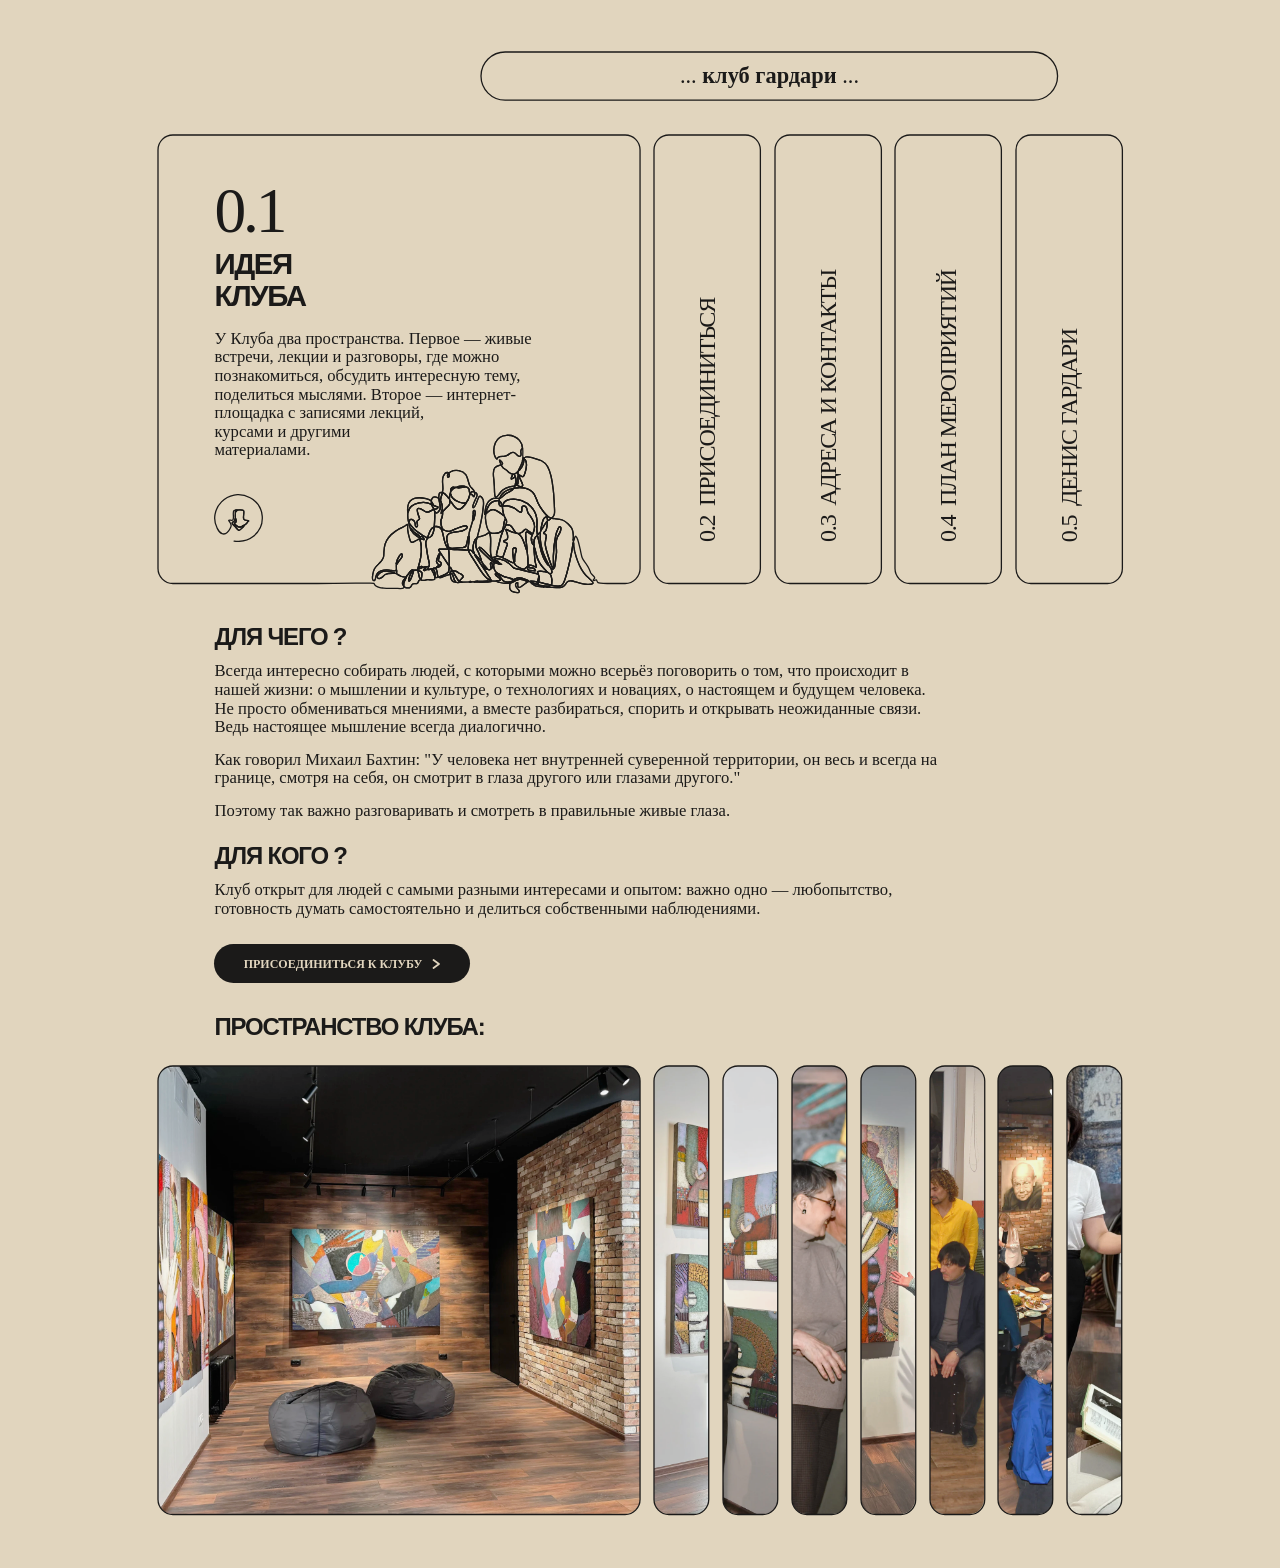
==== commit 6ce35cae: "export: публикуем анимации и обновлённые списки Клуба" ====
--- a/site/about/index.html
+++ b/site/about/index.html
@@ -5,11 +5,11 @@
   <meta name="viewport" content="width=device-width, initial-scale=1">
   <meta name="robots" content="noindex,nofollow">
   <title>О Клубе · Клуб Гардари</title>
-  <link rel="stylesheet" href="../assets/base.css?v=20261123-frame-joins">
+  <link rel="stylesheet" href="../assets/base.css?v=20261123-inner-entrance">
   <link rel="stylesheet" href="../assets/cards.css?v=20261123-frame-joins">
-  <script defer src="../assets/shared.js"></script>
-  <script defer src="../assets/illustrated-frames.js?v=20261123-frame-joins"></script>
-  <script defer src="../assets/cards.js?v=20261123-frame-joins"></script>
+  <script data-inner-entrance src="../assets/shared.js?v=20261123-inner-entrance"></script>
+  <script defer src="../assets/illustrated-frames.js?v=20261123-continuous"></script>
+  <script defer src="../assets/cards.js?v=20261123-hover-joins"></script>
 </head>
 <body data-page="about">
   <main class="shell inner-page">
--- a/site/assets/base.css
+++ b/site/assets/base.css
@@ -53,7 +53,6 @@
 .hero-outline--mobile { display: none }
 .hero.has-joined-frame .hero-scene { visibility: hidden; }
 .hero-outline--mobile.frame-joined rect { visibility: hidden; }
-.hero:has(.hero-scene.is-tracing) .joined-figure { visibility: hidden; }
 
 .hero-nav, .hero-brand {
   position: absolute;
@@ -129,6 +128,9 @@
 .shell > [data-deck] { margin-top: var(--deck-spacing) }
 [data-inner-header] { display: flex; gap: 1.68cqw; align-items: center; }
 .inner-nav { display: flex; align-items: center; gap: 1.71cqw }
+@media (prefers-reduced-motion: no-preference) {
+  .inner-entrance-pending .inner-page { opacity: 0; }
+}
 @media (max-width: 718px) {
   .shell { --field-width: calc(100% - 28px); --nameplate-height: 40px; --deck-spacing: 21px; --panel-radius: 18px; --line: .7px }
   .home-page { padding-top: 36px }
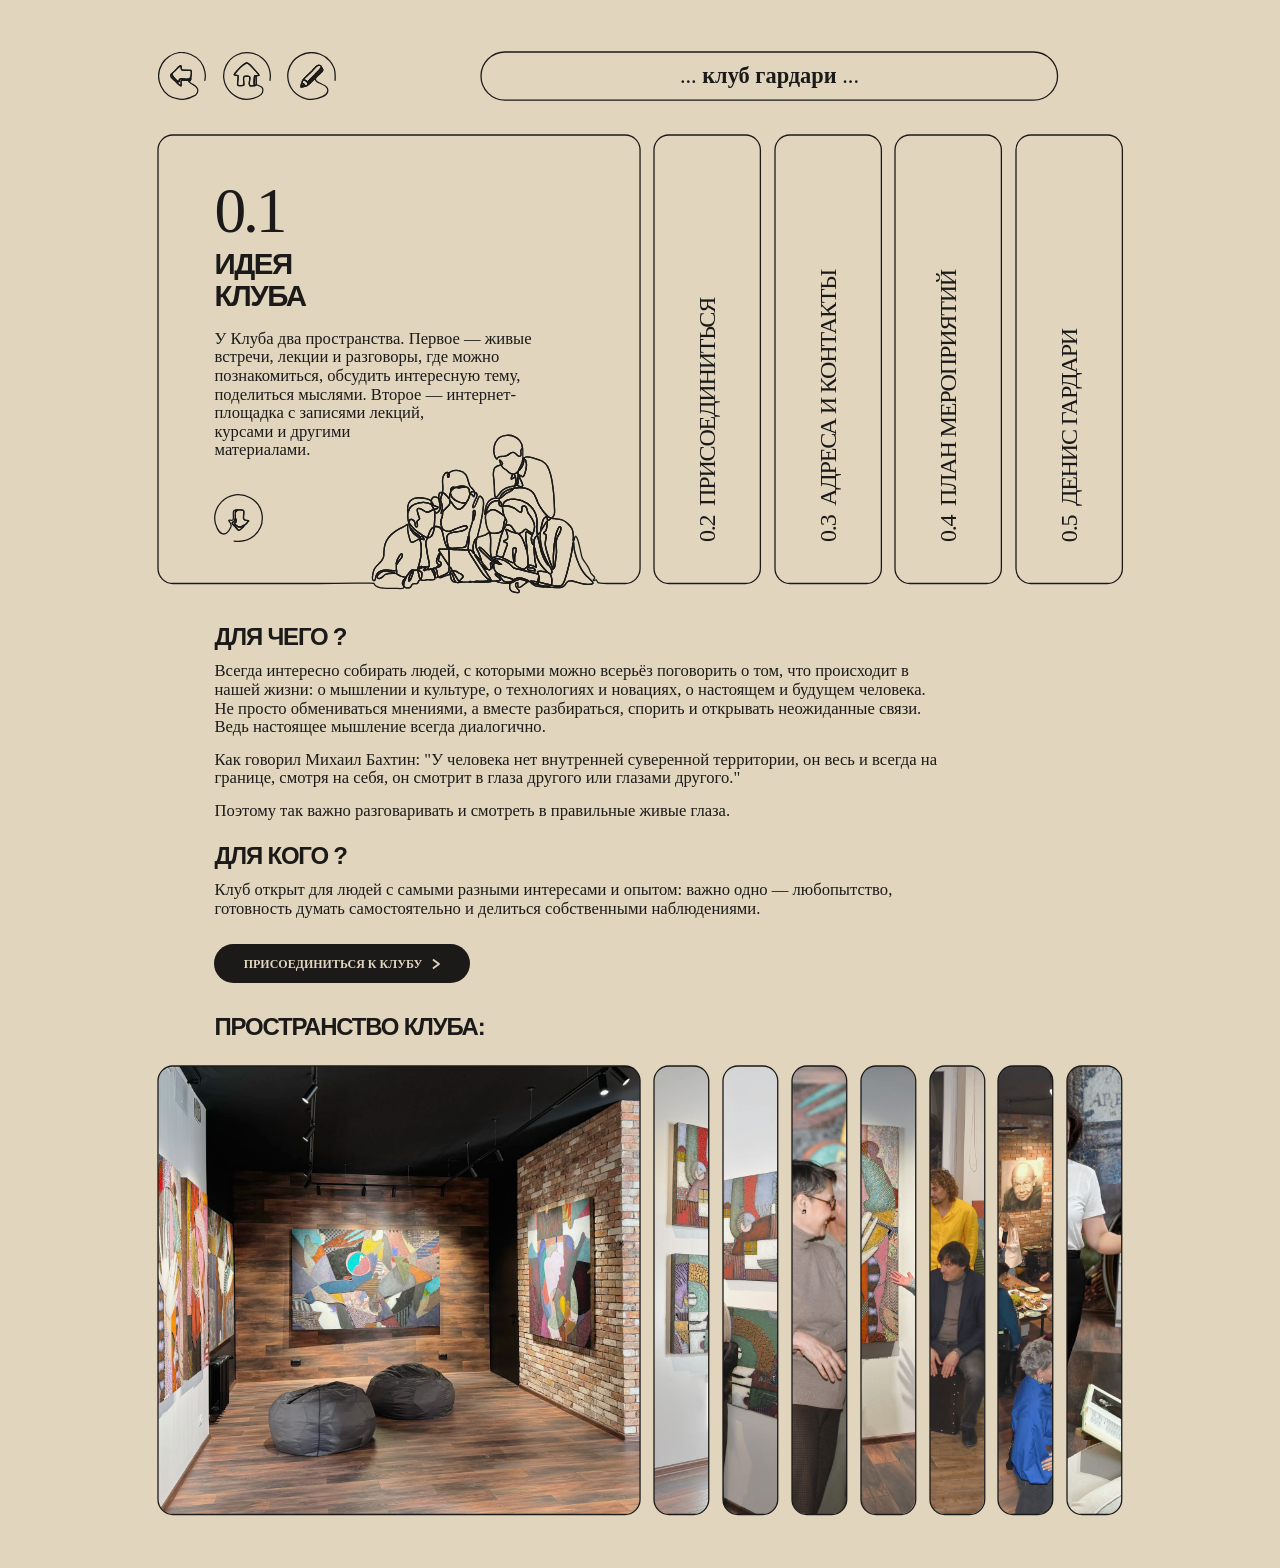
==== commit f0fa781f: "export: публикуем обложку ссылок Клуба" ====
--- a/site/about/index.html
+++ b/site/about/index.html
@@ -5,6 +5,19 @@
   <meta name="viewport" content="width=device-width, initial-scale=1">
   <meta name="robots" content="noindex,nofollow">
   <title>О Клубе · Клуб Гардари</title>
+  <meta property="og:type" content="website">
+  <meta property="og:locale" content="ru_RU">
+  <meta property="og:site_name" content="Клуб Гардари">
+  <meta property="og:title" content="О Клубе · Клуб Гардари">
+  <meta property="og:url" content="https://dgardari-ai.github.io/gardari-club-preview/site/about/">
+  <meta property="og:image" content="https://dgardari-ai.github.io/gardari-club-preview/site/assets/art/club-link-preview.png">
+  <meta property="og:image:type" content="image/png">
+  <meta property="og:image:width" content="1644">
+  <meta property="og:image:height" content="1312">
+  <meta property="og:image:alt" content="Чашка и название «Клуб Гардари» над контурным рисунком беседующих людей">
+  <meta name="twitter:card" content="summary_large_image">
+  <meta name="twitter:image" content="https://dgardari-ai.github.io/gardari-club-preview/site/assets/art/club-link-preview.png">
+  <meta name="twitter:image:alt" content="Чашка и название «Клуб Гардари» над контурным рисунком беседующих людей">
   <link rel="stylesheet" href="../assets/base.css?v=20261123-inner-entrance">
   <link rel="stylesheet" href="../assets/cards.css?v=20261123-frame-joins">
   <script data-inner-entrance src="../assets/shared.js?v=20261123-inner-entrance"></script>
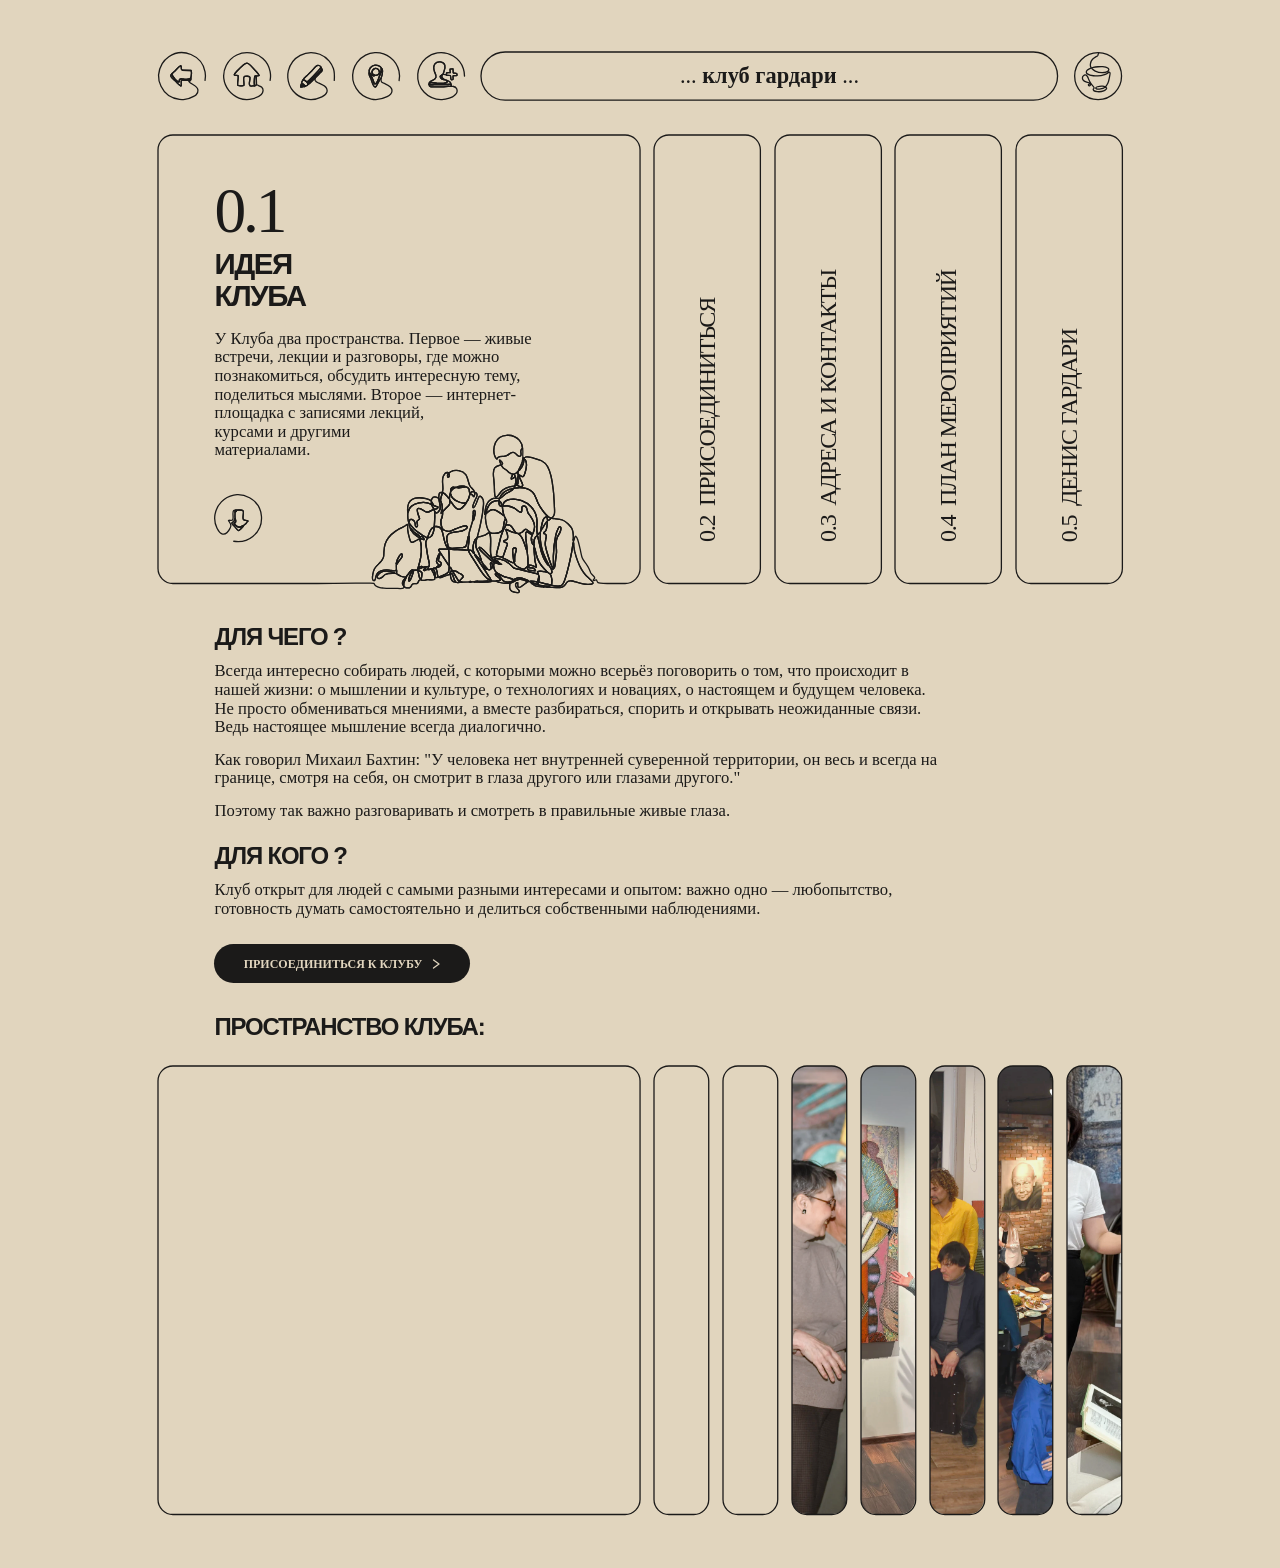
==== commit bdf4cff5: "export: обновляем рабочую версию Клуба на GitHub Pages" ====
--- a/site/about/index.html
+++ b/site/about/index.html
@@ -18,11 +18,11 @@
   <meta name="twitter:card" content="summary_large_image">
   <meta name="twitter:image" content="https://dgardari-ai.github.io/gardari-club-preview/site/assets/art/club-link-preview.png">
   <meta name="twitter:image:alt" content="Чашка и название «Клуб Гардари» над контурным рисунком беседующих людей">
-  <link rel="stylesheet" href="../assets/base.css?v=20261123-inner-entrance">
-  <link rel="stylesheet" href="../assets/cards.css?v=20261123-frame-joins">
-  <script data-inner-entrance src="../assets/shared.js?v=20261123-inner-entrance"></script>
-  <script defer src="../assets/illustrated-frames.js?v=20261123-continuous"></script>
-  <script defer src="../assets/cards.js?v=20261123-hover-joins"></script>
+  <link rel="stylesheet" href="../assets/base.css?v=20261124-phone-header-picker">
+  <link rel="stylesheet" href="../assets/cards.css?v=20261124-shared-card-layout">
+  <script data-inner-entrance src="../assets/shared.js?v=20261124-phone-header-picker"></script>
+  <script defer src="../assets/illustrated-frames.js?v=20261123-phone-review"></script>
+  <script defer src="../assets/cards.js?v=20261124-shared-card-copy"></script>
 </head>
 <body data-page="about">
   <main class="shell inner-page">
--- a/site/assets/base.css
+++ b/site/assets/base.css
@@ -51,7 +51,10 @@
 }
 .stroke-outline rect { rx: var(--panel-radius) }
 .hero-outline--mobile { display: none }
-.hero.has-joined-frame .hero-scene { visibility: hidden; }
+.hero-drawing { display: contents; }
+@media (min-width: 719px) {
+  .hero:has(.hero-outline--desktop.frame-joined) .hero-scene { visibility: hidden; }
+}
 .hero-outline--mobile.frame-joined rect { visibility: hidden; }
 
 .hero-nav, .hero-brand {
@@ -64,9 +67,11 @@
 }
 .hero-nav { left: 9.34%; gap: 1.72cqw }
 .icon-link { display: block; text-decoration: none; border-radius: 50%; flex-shrink: 0; }
-.icon-link img, .club-cup { width: 5cqw; height: 5cqw }
-.icon-link img { transition: transform .16s ease }
-@media (hover:hover) { .icon-link:hover img { transform: translateY(-2px) } }
+.club-line-mark { display: block; stroke-width: var(--line); overflow: visible; }
+.club-line-mark > use { width: 100%; height: 100%; }
+.icon-link .club-line-mark, .club-cup { width: 5cqw; height: 5cqw }
+.icon-link .club-line-mark { transition: transform .16s ease }
+@media (hover:hover) { .icon-link:hover .club-line-mark { transform: translateY(-2px) } }
 .hero-brand { left: 47.5%; right: 9.25%; gap: 1.72cqw; background: transparent }
 .hero-brand .club-cup { background: var(--paper); border-radius: 50%; width: 5.08cqw; height: 5.08cqw }
 .nameplate {
@@ -93,7 +98,8 @@
   font-size: 1.917cqw;
   line-height: 1.2;
 }
-.hero-copy p + p { margin-top: 2.758cqw }
+.hero-copy p + p { margin-block-start: var(--phone-paragraph-gap, 2.758cqw) }
+.phone-copy-break, .phone-event-break { display: none; }
 .hero-scene {
   pointer-events: none;
   position: absolute; z-index: 1;
@@ -118,9 +124,8 @@
   /* The midpoint follows the actual cap height above the label's baseline. */
   vertical-align: -.14em;
   vertical-align: calc((1cap - 1em) / 2);
-  background: currentColor;
-  mask: url("art/pill-chevron.svg") center / contain no-repeat;
-}
+}
+.pill-mark .club-line-mark { width: 100%; height: 100%; }
 .pill-action:focus-visible { outline-color: var(--ink) }
 .pill-action:disabled { opacity: .6; cursor: default }
 .join-action { display: flex; --pill-gap: .72em }
@@ -128,38 +133,175 @@
 .shell > [data-deck] { margin-top: var(--deck-spacing) }
 [data-inner-header] { display: flex; gap: 1.68cqw; align-items: center; }
 .inner-nav { display: flex; align-items: center; gap: 1.71cqw }
+.phone-nav { display: none }
 @media (prefers-reduced-motion: no-preference) {
   .inner-entrance-pending .inner-page { opacity: 0; }
 }
 @media (max-width: 718px) {
-  .shell { --field-width: calc(100% - 28px); --nameplate-height: 40px; --deck-spacing: 21px; --panel-radius: 18px; --line: .7px }
-  .home-page { padding-top: 36px }
-  .inner-page { padding-top: 24px }
+  .shell {
+    /* Affinity: phone edge → 4% field inset → 10.6% inner axis. */
+    --field-width: min(515.2px, calc(92% - env(safe-area-inset-left) - env(safe-area-inset-right)));
+    --phone-axis: 10.6cqw;
+    --phone-action-width: calc(100% - 2 * var(--phone-axis));
+    /* At 390 px: paragraphs 12, heading to content 16, sections 24, groups 36. */
+    --phone-paragraph-gap: clamp(10px, 3.08vw, 16px);
+    --phone-heading-gap: calc(var(--phone-paragraph-gap) * 4 / 3);
+    --phone-section-gap: calc(2 * var(--phone-paragraph-gap));
+    --phone-group-gap: calc(3 * var(--phone-paragraph-gap));
+    --phone-icon: 15.6cqw;
+    --phone-title-height: 12.6cqw;
+    --phone-hero-overhang: 2.89cqw;
+    --phone-join-gap: calc(var(--phone-hero-overhang) + var(--phone-section-gap));
+    --phone-join-height: 12.1cqw;
+    --phone-copy-size: clamp(16px, 4.9cqw, 23px);
+    --nameplate-height: var(--phone-title-height);
+    --deck-spacing: var(--phone-group-gap);
+    --panel-radius: 4.35cqw;
+    --line: max(.7px, calc(100cqw * 3.8888889 / 1303));
+    --phone-menu-top: max(var(--phone-heading-gap), env(safe-area-inset-top));
+    padding-block-start: var(--phone-menu-top);
+    padding-block-end: max(var(--phone-group-gap), env(safe-area-inset-bottom));
+  }
+  .phone-nav {
+    display: flex;
+    justify-content: space-between;
+    align-items: center;
+    gap: 0;
+  }
+  .phone-nav .icon-link { width: var(--phone-icon); height: var(--phone-icon); }
+  .phone-nav .club-line-mark { width: 100%; height: 100%; }
+  .hero-nav, .hero-brand .club-cup, .inner-nav, [data-inner-header] > .club-cup { display: none; }
   .hero {
-    display: flex; align-items: flex-end; flex-direction: column;
+    --phone-art-start: 7.154cqw;
+    --phone-art-width: 85.825cqw;
+    display: flex;
+    flex-direction: column;
+    align-items: stretch;
     aspect-ratio: auto;
-    margin-top: 22px; padding: 35px 18px 0;
-  }
-  .hero-nav {
-    position: static; order: 1; transform: none; align-self: flex-start;
-    width: max-content; gap: clamp(10px,3.25vw,20px); background: transparent;
-  }
-  .icon-link img, .club-cup, .hero-brand .club-cup { width: 40px; height: 40px }
-  .hero-brand { left: 5%; right: 5%; gap: 10px }
-  .nameplate { font-size: clamp(17px, 4.5vw, 24px) }
-  .hero-copy { position: static; order: 2; font-size: clamp(17px, 3vw, 20px); line-height: 1.23; margin-top: 24px; max-width: 95%; }
-  .hero-copy br { display: none }
-  .hero-copy p + p { margin-top: .75em }
-  .pill-action { width: min(100%, 290px); --pill-height: 40px; --pill-size: 13px }
-  .join-action { --pill-gap: .92em }
-  .hero .join-action { position: static; order: 3; margin-top: 21px }
-  .hero-outline--desktop { display: none }
-  .hero-outline--mobile { display: block }
-  .hero-scene { position: relative; order: 4; align-self: flex-start; width: 92%; left: 0; bottom: auto; margin-top: 18px; margin-bottom: -2.3% }
-  .hero:not(.has-joined-frame)::after { position: absolute; content: ""; bottom: calc(0px - var(--line)); height: calc(2 * var(--line)); background: var(--paper); left: 18px; width: calc((100% - 36px) * .92); pointer-events: none }
-  [data-inner-header] { display: grid; grid-template-columns: 1fr auto; gap: 14px 9px }
-  .inner-nav { gap: clamp(9px, 3.5vw, 21px) }
-  [data-inner-header] .nameplate { grid-column: 1/-1; grid-row: 2; font-size: clamp(15px,4.15vw,21px) }
-  [data-inner-header] .club-cup { grid-row: 1; grid-column: 2 }
-}
-@media (prefers-reduced-motion: reduce) { .icon-link img { transition: none } }
+    margin-block-start: calc(var(--nameplate-height) / 2 + var(--phone-section-gap));
+    padding: calc(var(--nameplate-height) / 2 + var(--phone-group-gap)) var(--phone-axis) 0;
+  }
+  .hero-brand {
+    left: var(--phone-axis);
+    right: var(--phone-axis);
+    z-index: 2;
+  }
+  .nameplate { font-size: clamp(16px, 4.85cqw, 25px); }
+  .hero-brand .nameplate {
+    color: var(--paper);
+    background: var(--ink);
+    font-weight: 600;
+  }
+  .nameplate .stroke-outline { display: none; }
+  .hero-copy {
+    position: static;
+    text-align: left;
+    font-size: var(--phone-copy-size);
+    line-height: 1.25;
+  }
+  .hero-copy br { display: none; }
+  .hero-copy .phone-copy-break { display: inline; }
+  .pill-action { width: min(100%, 290px); --pill-height: 40px; --pill-size: 13px; }
+  .pill-label { white-space: normal; }
+  .join-action { --pill-gap: .92em; }
+  :is(.hero .join-action, .phone-home-card-link) {
+    width: var(--phone-action-width);
+    --pill-height: var(--phone-join-height);
+    --pill-size: clamp(11px, 3.04cqw, 15px);
+    --pill-gap: .92em;
+  }
+  .hero .join-action {
+    top: calc(100% + var(--phone-join-gap));
+    left: var(--phone-axis);
+    right: auto;
+  }
+  .phone-home-card-link {
+    display: flex;
+    margin-inline: auto;
+  }
+  .hero-outline--desktop { display: none; }
+  .hero-outline--mobile { display: block; }
+  .hero-scene {
+    position: relative;
+    width: var(--phone-art-width);
+    max-width: none;
+    height: auto;
+    aspect-ratio: 1118.296 / 674.612;
+    align-self: flex-start;
+    margin-inline-start: calc(var(--phone-art-start) - var(--phone-axis));
+    left: 0;
+    bottom: auto;
+    margin-block-start: var(--phone-section-gap);
+    margin-block-end: calc(0px - var(--phone-hero-overhang));
+  }
+  .hero:has(.hero-outline--mobile.frame-joined) .hero-scene { visibility: hidden; }
+  .hero:not(:has(.hero-outline--mobile.frame-joined))::after {
+    position: absolute;
+    content: '';
+    bottom: calc(0px - var(--line));
+    height: calc(2 * var(--line));
+    background: var(--paper);
+    inset-inline-start: var(--phone-art-start);
+    width: var(--phone-art-width);
+    pointer-events: none;
+  }
+  .home-page > [data-deck] {
+    margin-block-start: calc(var(--phone-join-gap) + var(--phone-join-height) + var(--phone-group-gap));
+  }
+  [data-inner-header] {
+    display: grid;
+    padding-block-start: calc(var(--phone-icon) + var(--phone-section-gap));
+  }
+  [data-inner-header] .phone-nav {
+    position: fixed;
+    inset-block-start: var(--phone-menu-top);
+    inset-inline: 0;
+    width: var(--field-width);
+    margin-inline: auto;
+    z-index: 10;
+  }
+  [data-inner-header] .phone-nav::before {
+    content: '';
+    position: fixed;
+    inset: 0 0 auto;
+    block-size: calc(var(--phone-menu-top) + var(--phone-icon) + var(--phone-paragraph-gap));
+    background: var(--paper);
+    pointer-events: none;
+    z-index: -1;
+  }
+  .inner-page :is(.phone-deck-anchors > span, .club-space, .event-row, a, button, summary) {
+    scroll-margin-block-start: calc(var(--phone-menu-top) + var(--phone-icon) + var(--phone-section-gap));
+  }
+  [data-inner-header] .nameplate {
+    min-height: 0;
+    background: none;
+    border-radius: 0;
+    padding: 0;
+    margin-inline: auto;
+    text-transform: uppercase;
+    text-wrap: balance;
+    font: 900 clamp(20px, 6.15cqw, 32px)/1.12 var(--sans);
+    letter-spacing: -.04em;
+  }
+  [data-inner-header] .nameplate strong { font-weight: inherit; }
+  [data-inner-header] .nameplate-prefix { display: none; }
+  [data-page="about"] [data-inner-header] { padding-block-start: var(--phone-icon); }
+  [data-page="about"] [data-inner-header] .nameplate {
+    position: absolute;
+    inline-size: 1px;
+    block-size: 1px;
+    overflow: hidden;
+    clip-path: inset(50%);
+    white-space: nowrap;
+  }
+  .phone-event-break { display: inline; }
+  :is([data-page="events"], [data-page="archive"]):not([data-event]) [data-inner-header] .nameplate strong {
+    display: block;
+    width: min-content;
+  }
+  [data-event] [data-inner-header] .nameplate {
+    font-size: clamp(15.5px, 5.05cqw, 28px);
+    text-wrap: wrap;
+  }
+}
+@media (prefers-reduced-motion: reduce) { .icon-link .club-line-mark { transition: none } }
--- a/site/assets/cards.css
+++ b/site/assets/cards.css
@@ -133,7 +133,15 @@
   letter-spacing: 0;
   white-space: nowrap;
 }
-.deck-intro p + p { margin-top: .45em; }
+[data-deck="home"] > .club-deck .deck-intro {
+  right: var(--copy-left);
+  overflow: hidden;
+  white-space: normal;
+}
+[data-deck="home"] > .club-deck .deck-intro p {
+  width: calc(var(--open-width) - 2 * var(--copy-left));
+}
+.deck-intro p + p { margin-block-start: var(--phone-paragraph-gap, .45em); }
 [data-card="about"] .deck-intro { top: 17.25cqw; }
 [data-deck="about"] > .club-deck { --copy-left: 5.86cqw; }
 [data-deck="about"] .deck-title { top: 11.74cqw; }
@@ -160,15 +168,15 @@
   font: 400 1.723cqw/1.124 var(--serif);
 }
 .deck-detail h3 {
-  margin-block-end: 1.22cqw;
+  margin-block-end: var(--phone-heading-gap, 1.22cqw);
   font: 900 2.488cqw/1.11 var(--sans);
   letter-spacing: -.05em;
 }
-.deck-detail p + p { margin-top: 1.42cqw; }
-.deck-detail p + h3 { margin-top: 2.32cqw; }
+.deck-detail p + p { margin-block-start: var(--phone-paragraph-gap, 1.42cqw); }
+.deck-detail p + h3 { margin-block-start: var(--phone-section-gap, 2.32cqw); }
 .deck-detail .join-action { margin-top: 2.68cqw; }
-.club-space { margin-top: 3.15cqw; scroll-margin-block-start: 24px; }
-.club-space h3 { margin-block-end: 2.65cqw; }
+.club-space { margin-block-start: var(--phone-section-gap, 3.15cqw); scroll-margin-block-start: 24px; }
+.club-space h3 { margin-block-end: var(--phone-heading-gap, 2.65cqw); }
 .space-track {
   margin-inline-start: calc(0px - var(--detail-start));
   margin-inline-end: calc(0px - var(--detail-end));
@@ -184,12 +192,12 @@
 .space-photo .stroke-outline { z-index: 1; }
 .space-tones { position: absolute; }
 .contact-section h3 { text-transform: uppercase; }
-.contact-section + .contact-section { margin-top: 4.35cqw; }
-.contact-map { margin-top: 2.68cqw; }
+.contact-section + .contact-section { margin-block-start: var(--phone-section-gap, 4.35cqw); }
+.contact-map { margin-block-start: var(--phone-section-gap, 2.68cqw); }
 .club-resources { margin: 0; }
 .club-resources dt, .contact-section strong { font-weight: 600; }
-.club-resources dd { margin: 1.35cqw 0 0; }
-.club-resources > div + div { margin-top: 2.6cqw; }
+.club-resources dd { margin: var(--phone-heading-gap, 1.35cqw) 0 0; }
+.club-resources > div + div { margin-block-start: var(--phone-section-gap, 2.6cqw); }
 .deck-detail:has(.denis-bio) { margin: 1.51cqw 0 0; }
 .denis-bio {
   display: grid;
@@ -214,61 +222,153 @@
 .denis-copy { width: 64.2cqw; padding-top: 7.95cqw; }
 
 @media (max-width: 718px) {
-  .club-deck {
-    --gap: 8px;
-    --open-width: calc(100cqw - 56px);
-    --card-height: max(390px, calc(var(--open-width) * .931));
-    --copy-left: clamp(18px, 5cqw, 35px);
-    --arrow-left: var(--copy-left);
-    --arrow-bottom: 27px;
-    --arrow-size: 44px;
+  [data-deck] { --phone-card-overhang: 5.5cqw; }
+  /* Keep the carousel at the same position when the About text changes length. */
+  [data-deck="about"] .phone-deck-content { min-block-size: calc(100svh - var(--phone-group-gap)); }
+  .phone-deck-picker {
+    display: flex;
+    width: var(--phone-action-width);
+    justify-content: space-between;
+    gap: 0;
+    margin-inline: auto;
+    margin-block-end: var(--phone-section-gap);
+  }
+  .phone-deck-picker button {
+    width: 15.6%;
+    aspect-ratio: 1;
+    flex: none;
+    position: relative;
+    border: 0;
+    border-radius: 50%;
+    padding: 0;
+    background: none;
+    font: 400 clamp(14px, 4.61cqw, 22px)/1 var(--serif);
+    font-variant-numeric: lining-nums tabular-nums;
+    letter-spacing: -.05em;
+  }
+  .phone-deck-picker button[aria-pressed="true"] { background: var(--ink); color: var(--paper); }
+  .phone-deck-picker button:focus-visible { outline-color: var(--ink); }
+
+  .phone-deck-anchors { position: relative; }
+  .phone-deck-anchors > span {
+    position: absolute;
+    inset-block-start: 0;
+    inset-inline-start: 0;
+    width: 1px;
+    height: 1px;
+    scroll-margin-block-start: 24px;
+  }
+
+  .phone-card-track, .space-track {
     overflow-x: auto;
+    overflow-y: hidden;
     overscroll-behavior-inline: contain;
-    padding: 2px var(--line) 12px;
-    scrollbar-width: thin;
-    scrollbar-color: var(--ink) transparent;
-  }
-  [data-deck="about"] > .club-deck { --copy-left: clamp(18px, 5cqw, 35px); }
-  .deck-card, .deck-card.is-open { flex: none; width: 46px; transition: none; }
-  .deck-card.is-open { width: var(--open-width); }
-  .deck-intro br { display: none; }
-  .deck-select span { font-size: clamp(15px, 3.35cqw, 19px); }
-  .deck-number { top: 18px; font-size: clamp(48px, 10.8cqw, 68px); }
-  .deck-title, [data-deck="about"] .deck-title {
-    top: clamp(80px, 16.5cqw, 102px);
-    font-size: clamp(22px, 5.35cqw, 32px);
-    line-height: 1.02;
-  }
-  .deck-intro, [data-deck="about"] .deck-intro, [data-card="about"] .deck-intro {
-    top: clamp(138px, 29cqw, 178px);
-    right: var(--copy-left);
-    font-size: clamp(14px, 3.4cqw, 17px);
-    line-height: 1.18;
+    scroll-snap-type: inline mandatory;
+    scrollbar-width: none;
+  }
+  .phone-card-track {
+    --card-inset: var(--phone-axis);
+    --arrow-size: var(--phone-icon);
+    gap: max(4px, calc(4 * var(--line)));
+    margin-inline: calc(0px - var(--line));
+    padding: var(--line) var(--line) var(--phone-card-overhang);
+    scroll-padding-inline: var(--line);
+  }
+  .phone-deck-card.is-open {
+    flex: 0 0 100%;
+    height: 77.7cqw;
+    scroll-snap-align: start;
+    scroll-snap-stop: always;
+    transition: none;
+  }
+  .phone-deck-card[data-card="meetings"] { --art-left: 15%; --art-width: 81%; }
+  .phone-deck-card[data-card="lectures"] { --art-left: 18%; --art-width: 77%; }
+  .phone-deck-card[data-card="evenings"] { --art-left: 22%; --art-width: 72%; }
+  .phone-deck-card[data-card="archive"] { --art-left: 13%; --art-width: 82%; }
+  .phone-deck-card[data-card="about"] { --art-left: 25%; --art-width: 68%; }
+  .phone-deck-card[data-card="idea"] { --art-left: 12.575%; --art-width: 83.415%; --baseline-drop: 6.14%; }
+  .phone-deck-card[data-card="join"] { --art-left: 27%; --art-width: 68%; }
+  .phone-deck-card[data-card="contacts"] { --art-left: 16%; --art-width: 79%; }
+  .phone-deck-card[data-card="events"] { --art-left: 24%; --art-width: 70%; }
+  .phone-deck-card[data-card="denis"] { --art-left: 46%; --art-width: 45%; }
+  .phone-card-caption {
+    position: absolute;
+    inset-block-start: var(--card-inset);
+    inset-inline-start: var(--card-inset);
+    width: calc(100% - 2 * var(--card-inset) - var(--arrow-size) - 2cqw);
+    pointer-events: none;
+  }
+  .phone-card-caption .deck-number, .phone-card-caption .deck-title { position: static; }
+  .phone-card-caption .deck-number {
+    display: block;
+    font-size: 12.65cqw;
+    line-height: .8;
+  }
+  .phone-card-caption .deck-title {
+    margin-block-start: 1.8cqw;
+    font-size: clamp(16px, 6.12cqw, 31px);
+    line-height: 1.03;
+    white-space: pre-line;
+    overflow-wrap: anywhere;
+  }
+  .phone-deck-card .deck-action {
+    inset: var(--card-inset) var(--card-inset) auto auto;
+    width: var(--arrow-size);
+    height: var(--arrow-size);
+    border-radius: 50%;
+  }
+  .phone-deck-card .deck-action-icon { inset: 0; }
+
+  .phone-deck-detail, .phone-deck-detail:has(.denis-bio) {
+    --detail-start: 0px;
+    --detail-end: 0px;
+    margin: calc(var(--phone-group-gap) - var(--phone-card-overhang)) 0 0;
+    scroll-margin-block-start: 16px;
+    overflow-anchor: none;
+    font: 400 clamp(15px, 4.25cqw, 21px)/1.2 var(--serif);
+  }
+  /* Keep the page position when cycling through descriptions of different lengths. */
+  [data-deck="home"] .phone-deck-detail {
+    min-block-size: calc(5lh + var(--phone-section-gap) + var(--phone-join-height));
+  }
+  .phone-deck-detail br { display: none; }
+  .phone-deck-detail h3 {
+    padding-inline: var(--phone-axis);
+    font-size: clamp(14px, 4.47cqw, 22px);
+    line-height: 1.08;
+  }
+  .phone-deck-detail[data-section="idea"] > .join-action { display: none; }
+  .phone-deck-detail .deck-intro {
+    position: static;
+    margin: 0;
+    font: inherit;
     white-space: normal;
-    text-wrap: pretty;
-  }
-  [data-deck="about"] .deck-card:is([data-card="idea"], [data-card="join"]) { height: max(var(--card-height), 445px); }
-  [data-deck="about"] > .club-deck { --card-height: max(445px, calc(var(--open-width) * .931)); }
-  [data-card="idea"] .deck-artwork { --art-width: 53%; --art-left: 41%; }
-  .deck-card:focus-within { outline-offset: -3px; }
-  .deck-select:focus-visible, .deck-action:focus-visible { outline-offset: -3px; }
-  .deck-detail { --detail-start: 6cqw; --detail-end: 6cqw; margin: 20px var(--detail-end) 0 var(--detail-start); font-size: 16px; line-height: 1.32; }
-  .deck-detail br { display: none; }
-  .deck-detail h3 { font-size: 22px; margin-block-end: 12px; }
-  .deck-detail p + p { margin-top: 12px; }
-  .deck-detail p + h3 { margin-top: 20px; }
-  .deck-detail .join-action { margin-top: 20px; }
-  .club-space { margin-top: 26px; }
-  .club-space h3 { margin-block-end: 18px; }
-  .space-track { --card-height: calc(var(--open-width) * .931); }
+  }
+  .phone-deck-detail > .deck-intro + a:not(.pill-action) { display: inline-block; }
+  .phone-deck-detail > .deck-intro + :is(a, .phone-detail-links) { margin-block-start: var(--phone-section-gap); }
+  .phone-detail-links {
+    display: flex;
+    flex-wrap: wrap;
+    gap: var(--phone-paragraph-gap) 1.3em;
+  }
+  .space-track {
+    --photo-size: 86.1cqw;
+    gap: 2.55cqw;
+    margin-inline: calc(0px - var(--line)) 0;
+    padding: var(--line) calc(100% - var(--photo-size)) var(--line) var(--line);
+    scroll-padding-inline-start: var(--line);
+  }
+  .space-photo, .space-photo.is-open {
+    flex: 0 0 var(--photo-size);
+    height: var(--photo-size);
+    scroll-snap-align: start;
+    scroll-snap-stop: always;
+    transition: none;
+  }
   .space-photo:focus-visible { outline-offset: -4px; }
-  .contact-section + .contact-section { margin-top: 30px; }
-  .contact-map { margin-top: 20px; }
-  .club-resources dd { margin-top: 12px; }
-  .club-resources > div + div { margin-top: 22px; }
-  .deck-detail:has(.denis-bio) { margin: 20px 6cqw 0; }
-  .denis-bio { grid-template-columns: 1fr; }
+  .denis-bio { grid-template-columns: 1fr; gap: var(--phone-section-gap); }
   .denis-portrait { width: min(100%, 320px); margin: 0 auto; }
+  .denis-portrait img { border-radius: var(--panel-radius); }
   .denis-copy { width: auto; padding: 0; }
 }
 @media (prefers-reduced-motion: reduce) {
